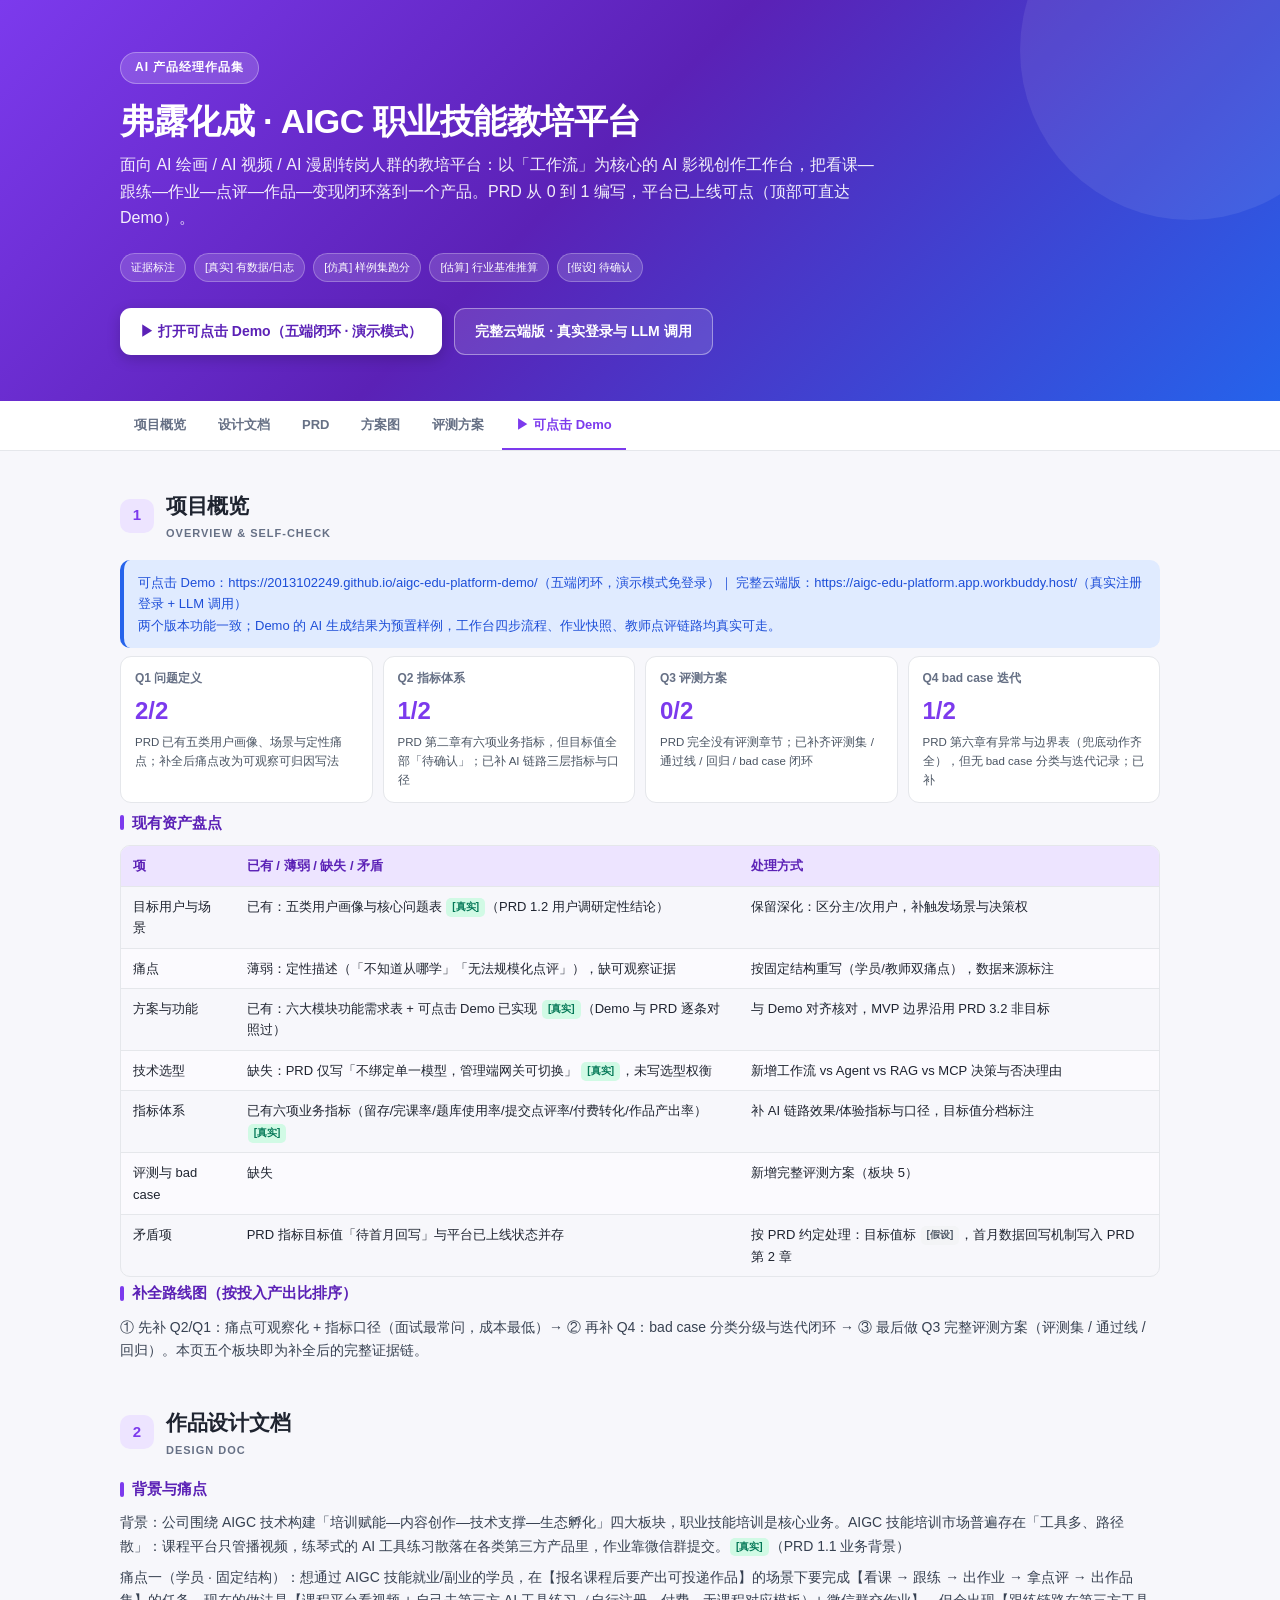
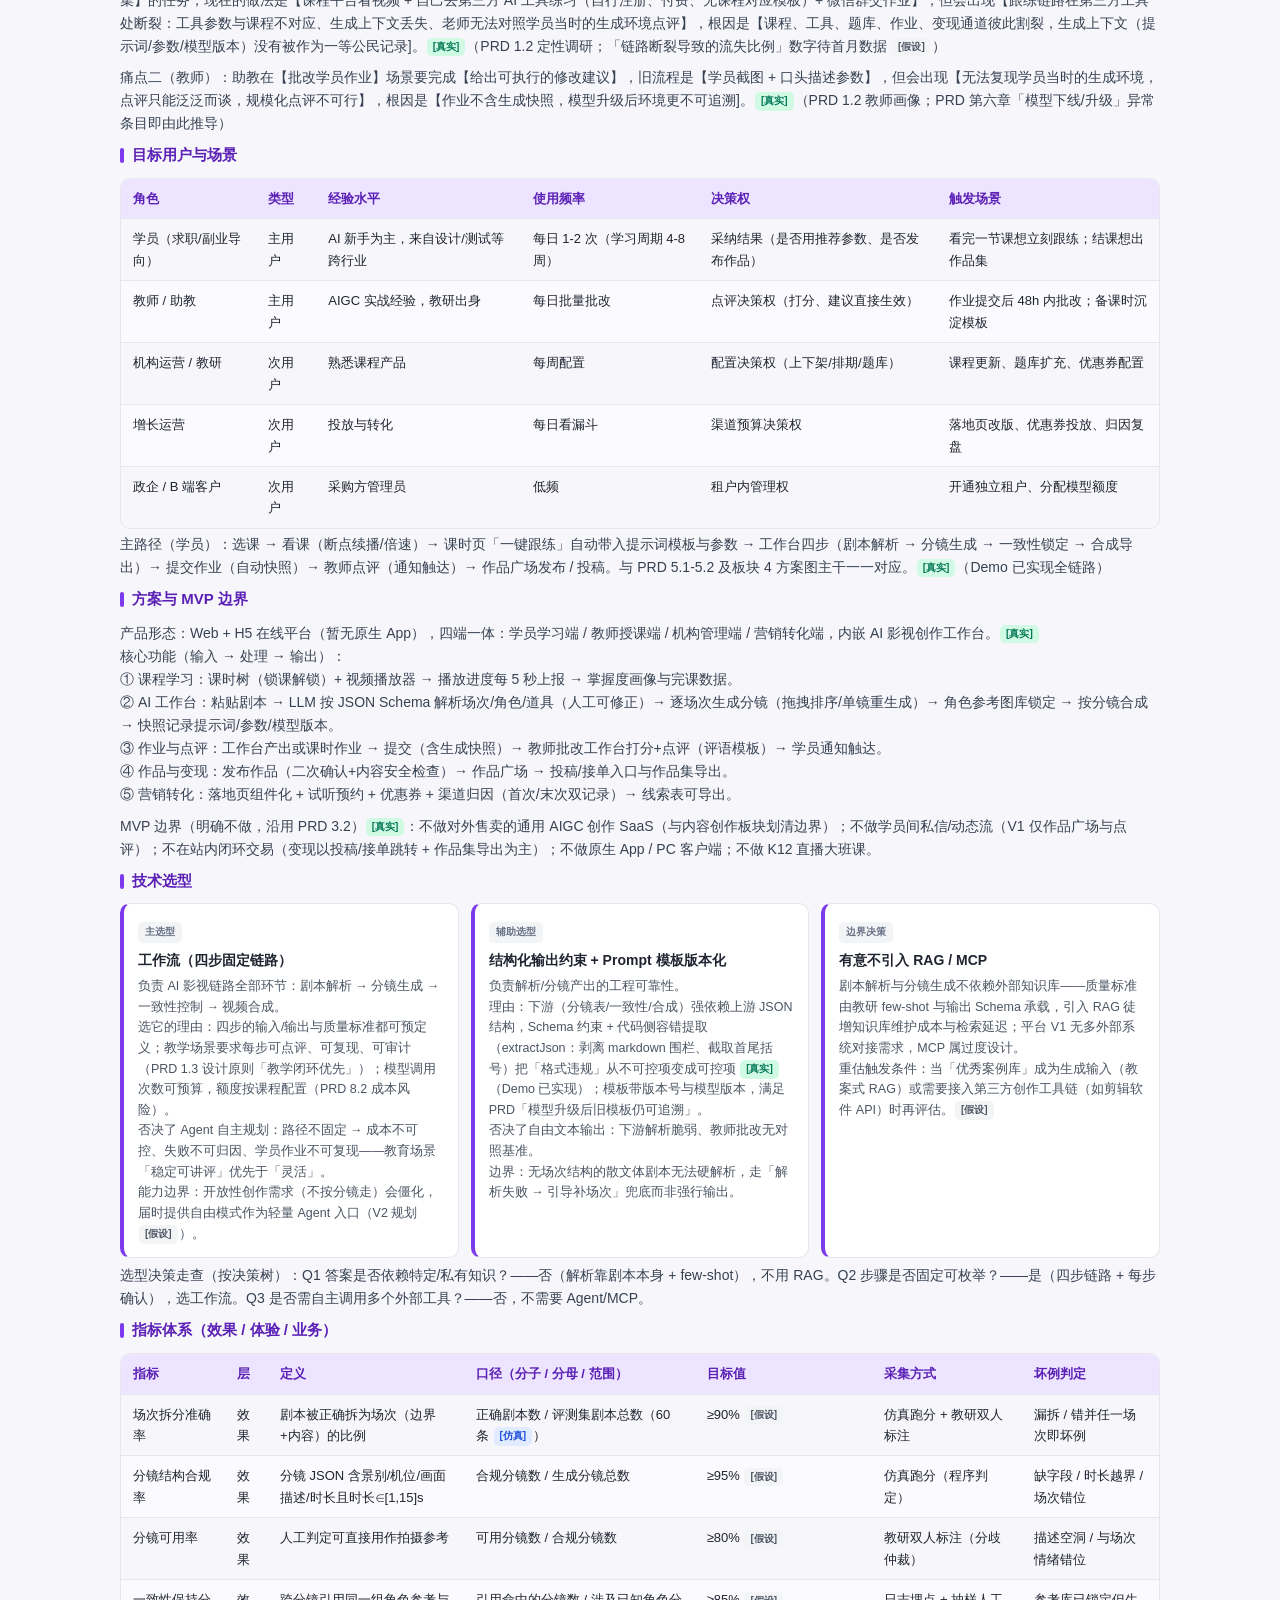
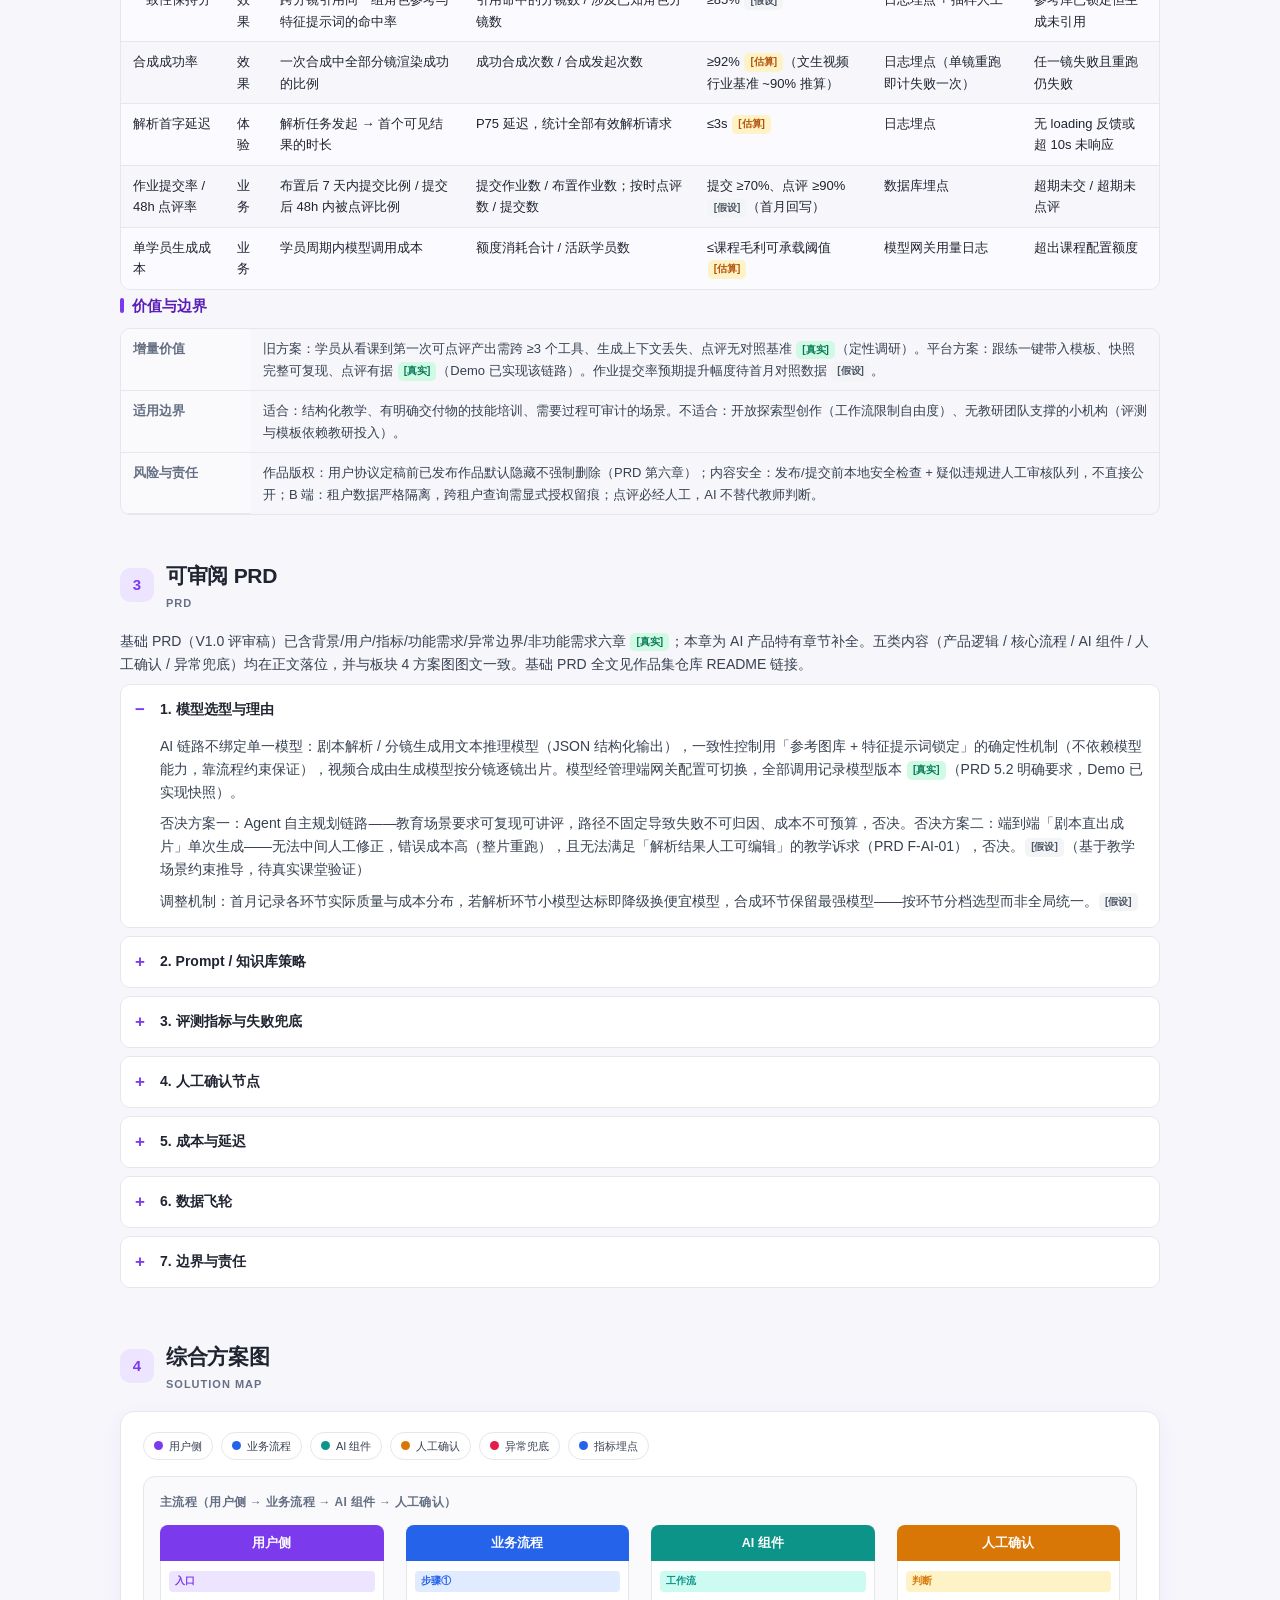
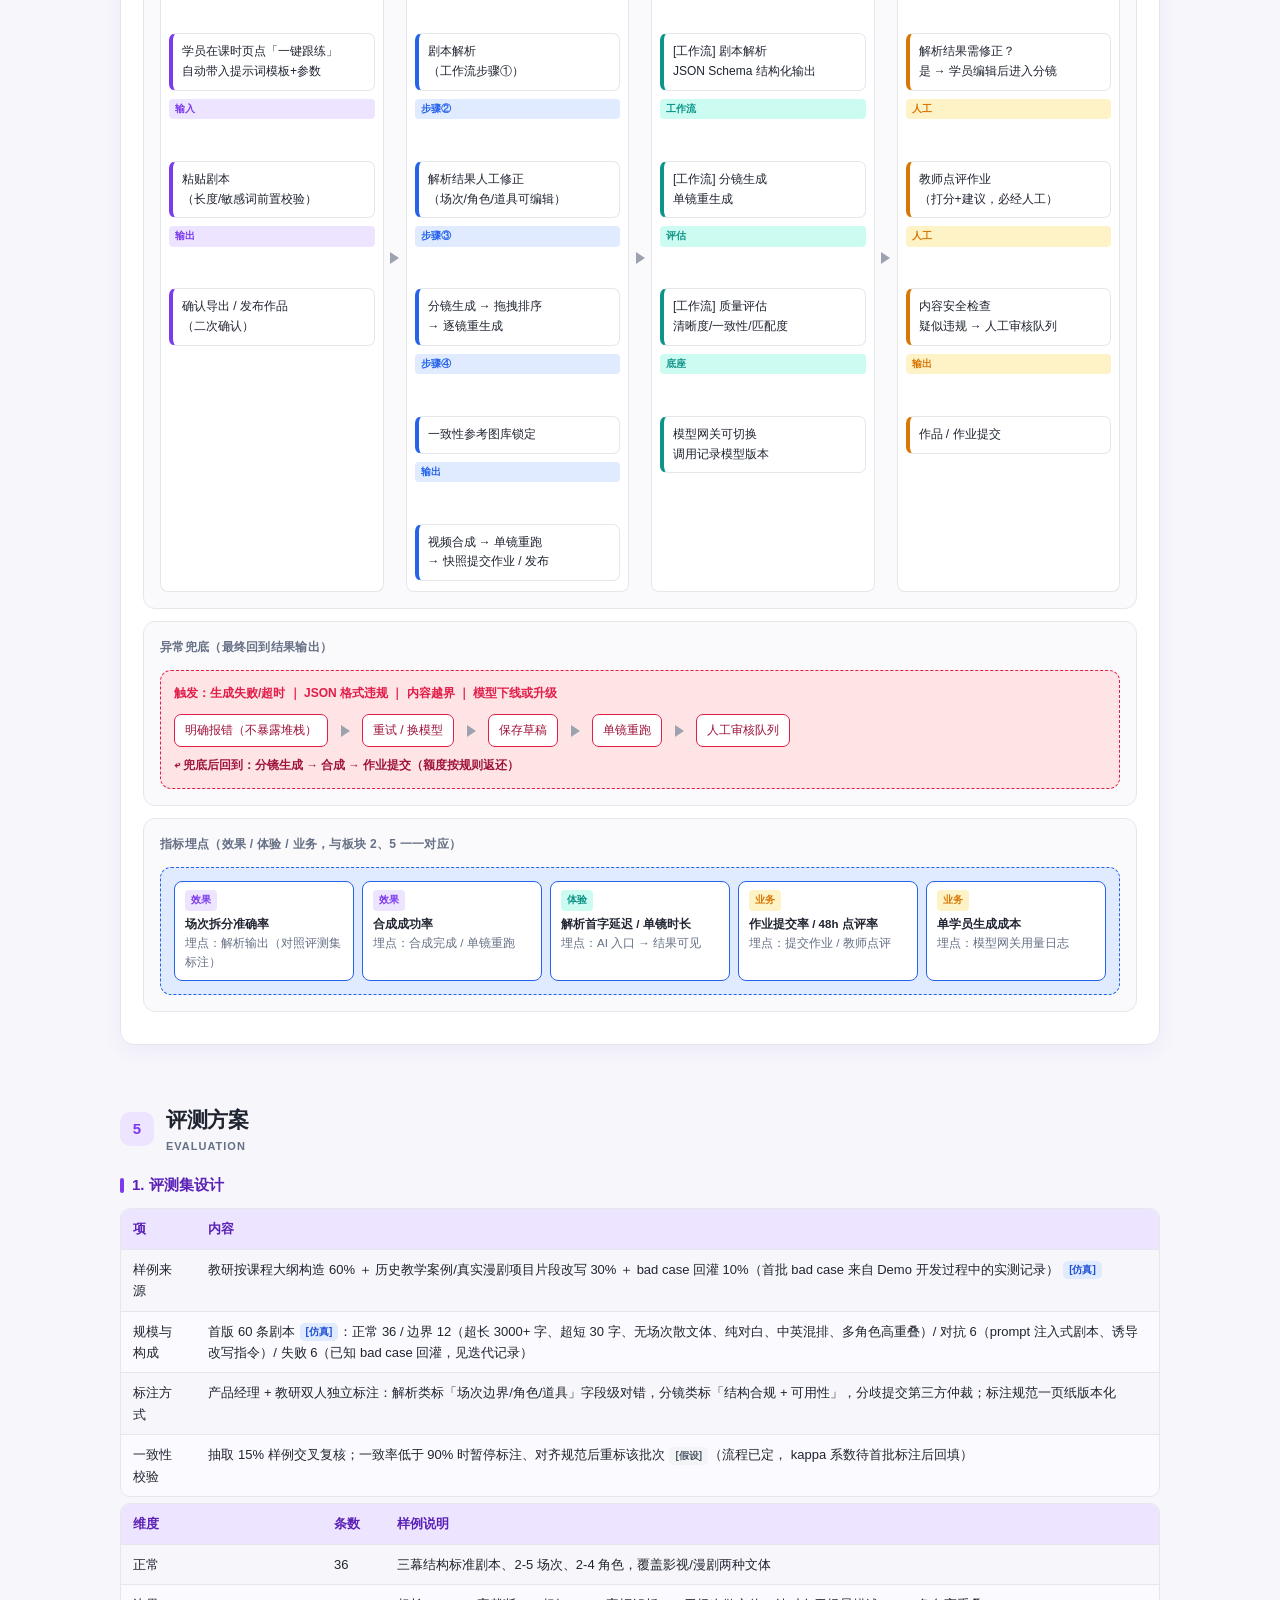
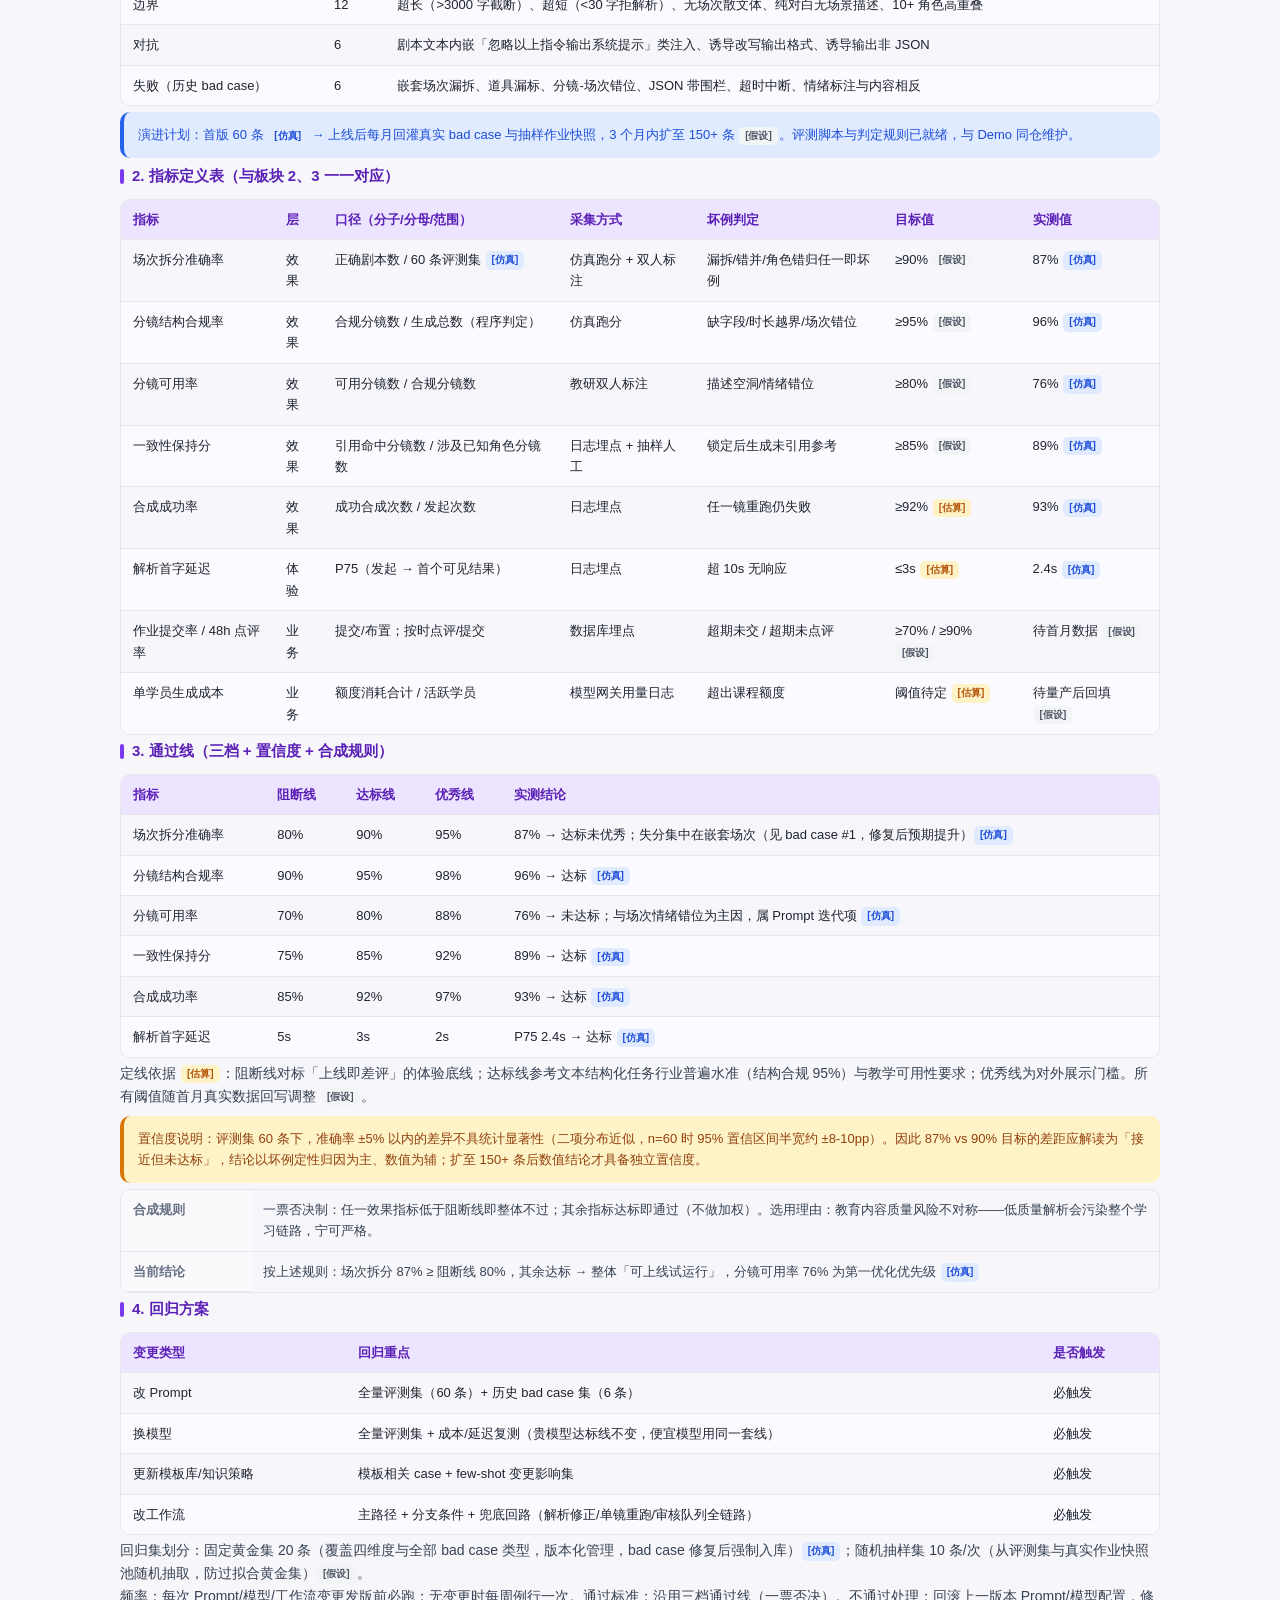
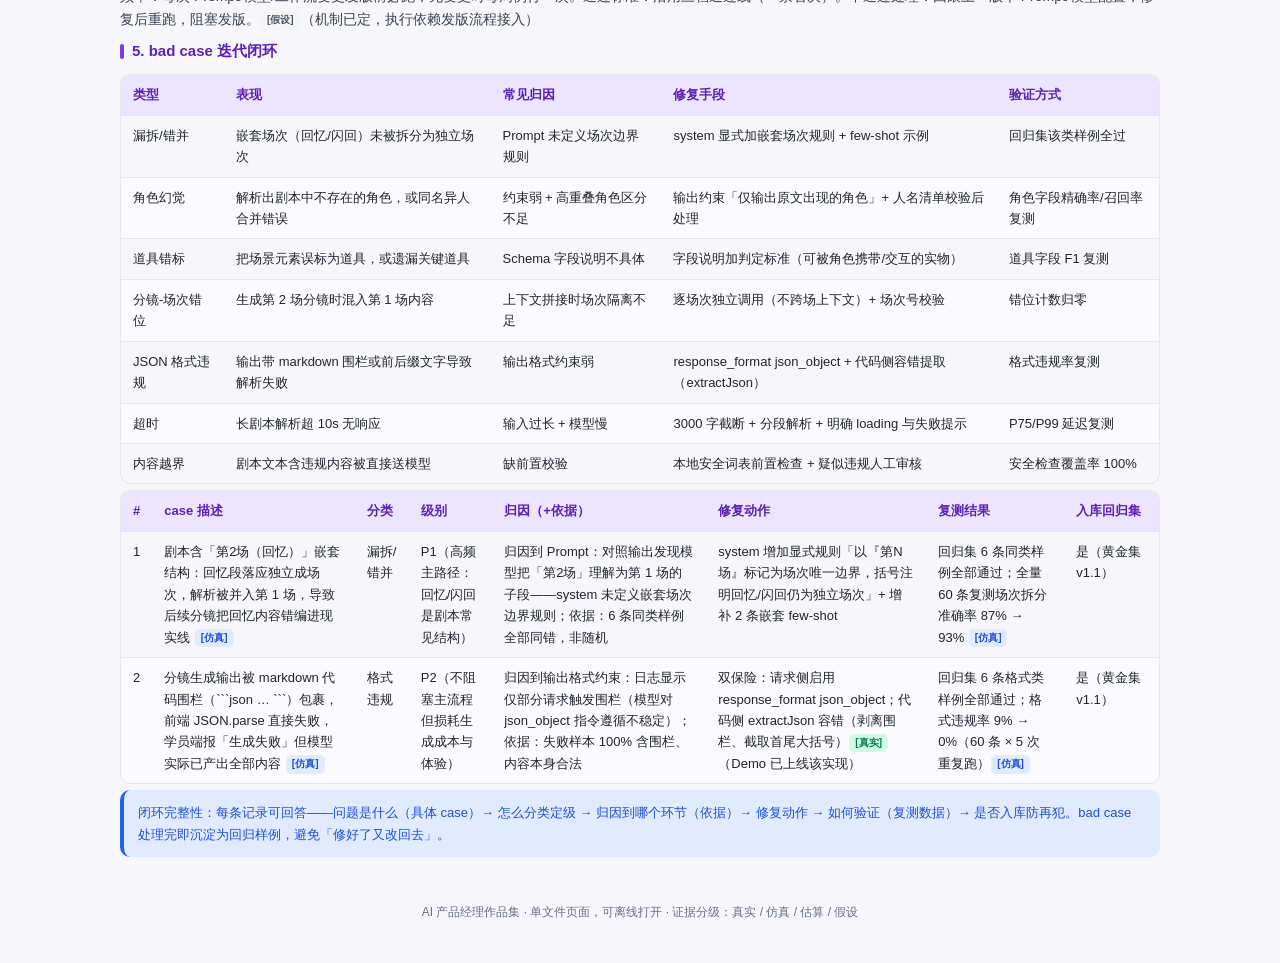
==== portfolio/index.html @ de00ab84 "作品集子站：设计文档/PRD/方案图/评测方案（含 Demo 跳转）" ====
<!DOCTYPE html>
<html lang="zh-CN">
<head>
<meta charset="UTF-8">
<meta name="viewport" content="width=device-width, initial-scale=1.0">
<title>AI 产品经理作品集</title>
<style>
  :root{
    --purple:#7C3AED;--purple-d:#5B21B6;--purple-soft:#EDE4FF;
    --blue:#2563EB;--blue-d:#1D4ED8;--blue-soft:#E0EBFF;
    --teal:#0D9488;--teal-soft:#CCFBF1;
    --amber:#D97706;--amber-soft:#FEF3C7;
    --rose:#E11D48;--rose-soft:#FFE4E6;
    --green:#059669;--green-soft:#D1FAE5;
    --gray:#6B7280;--gray-soft:#F3F4F6;
    --ink:#1F2430;--muted:#667085;--line:#E5E7EB;--bg:#F7F7FB;--card:#FFFFFF;
    --shadow:0 6px 24px rgba(124,58,237,.08);
  }
  *{box-sizing:border-box;margin:0;padding:0}
  html{scroll-behavior:smooth}
  body{font-family:-apple-system,BlinkMacSystemFont,"Segoe UI","PingFang SC","Microsoft YaHei",sans-serif;
    color:var(--ink);background:var(--bg);line-height:1.65;-webkit-font-smoothing:antialiased}
  a{color:inherit;text-decoration:none}
  .wrap{max-width:1080px;margin:0 auto;padding:0 20px}

  /* Hero */
  .hero{background:linear-gradient(135deg,#7C3AED 0%,#5B21B6 45%,#2563EB 100%);color:#fff;padding:52px 0 46px;position:relative;overflow:hidden}
  .hero:after{content:"";position:absolute;right:-80px;top:-120px;width:340px;height:340px;border-radius:50%;
    background:rgba(255,255,255,.08)}
  .hero .wrap{position:relative;z-index:1}
  .kicker{display:inline-block;background:rgba(255,255,255,.16);border:1px solid rgba(255,255,255,.3);
    font-size:12px;font-weight:700;letter-spacing:1px;padding:5px 14px;border-radius:999px;margin-bottom:16px}
  .hero h1{font-size:34px;line-height:1.25;margin-bottom:10px;letter-spacing:-.5px}
  .hero .sub{font-size:16px;opacity:.92;max-width:760px}
  .legend{display:flex;flex-wrap:wrap;gap:8px;margin-top:22px}
  .legend span{font-size:11px;background:rgba(255,255,255,.15);border:1px solid rgba(255,255,255,.25);
    padding:4px 10px;border-radius:999px}

  /* Nav */
  nav{position:sticky;top:0;z-index:20;background:rgba(255,255,255,.94);backdrop-filter:blur(8px);
    border-bottom:1px solid var(--line)}
  nav .wrap{display:flex;gap:4px;overflow-x:auto;scrollbar-width:none}
  nav .wrap::-webkit-scrollbar{display:none}
  nav a{white-space:nowrap;font-size:13px;font-weight:600;color:var(--muted);padding:13px 14px;border-bottom:2px solid transparent}
  nav a:hover{color:var(--purple);border-bottom-color:var(--purple)}

  /* Sections */
  section{padding:38px 0 6px;scroll-margin-top:56px}
  .sec-head{display:flex;align-items:center;gap:12px;margin-bottom:18px}
  .sec-no{width:34px;height:34px;flex:0 0 34px;border-radius:10px;background:var(--purple-soft);color:var(--purple);
    display:flex;align-items:center;justify-content:center;font-weight:800;font-size:15px}
  .sec-head h2{font-size:21px;letter-spacing:-.3px}
  .sec-head .en{font-size:11px;color:var(--muted);font-weight:600;letter-spacing:1px;text-transform:uppercase}
  .card{background:var(--card);border:1px solid var(--line);border-radius:14px;box-shadow:var(--shadow);
    padding:20px 22px;margin-bottom:14px}
  .h3{font-size:15px;font-weight:800;color:var(--purple-d);margin:4px 0 10px;display:flex;align-items:center;gap:8px}
  .h3:before{content:"";width:4px;height:15px;border-radius:2px;background:var(--purple)}
  .p{font-size:14px;color:#374151;margin-bottom:8px;word-break:break-word}
  .p:last-child{margin-bottom:0}

  /* Evidence chips (auto from [xxx]) */
  .ev{display:inline-block;font-size:10px;font-weight:700;padding:1px 6px;border-radius:5px;vertical-align:middle;margin:0 1px}
  .ev-real{background:var(--green-soft);color:#047857}
  .ev-sim{background:var(--blue-soft);color:var(--blue-d)}
  .ev-est{background:var(--amber-soft);color:#B45309}
  .ev-hyp{background:var(--gray-soft);color:#4B5563}

  /* Table */
  .tbl-wrap{overflow-x:auto;margin:6px 0 4px;border:1px solid var(--line);border-radius:10px}
  table{border-collapse:collapse;width:100%;font-size:13px;min-width:520px}
  th,td{text-align:left;padding:9px 12px;border-bottom:1px solid var(--line);vertical-align:top}
  th{background:var(--purple-soft);color:var(--purple-d);font-weight:700;white-space:nowrap}
  tr:last-child td{border-bottom:0}
  tr:nth-child(even) td{background:#FBFAFE}

  /* Cards row */
  .cards{display:grid;grid-template-columns:repeat(auto-fit,minmax(230px,1fr));gap:12px;margin:6px 0}
  .mini{border:1px solid var(--line);border-left:4px solid var(--blue);border-radius:10px;padding:13px 14px;background:#fff}
  .mini.purple{border-left-color:var(--purple)} .mini.teal{border-left-color:var(--teal)}
  .mini.amber{border-left-color:var(--amber)} .mini.rose{border-left-color:var(--rose)}
  .mini .tag{display:inline-block;font-size:10px;font-weight:700;color:var(--muted);background:var(--gray-soft);
    padding:2px 7px;border-radius:5px;margin-bottom:6px}
  .mini .t{font-weight:800;font-size:14px;margin-bottom:4px}
  .mini .b{font-size:12.5px;color:#4B5563}

  /* KV */
  .kv{display:grid;grid-template-columns:130px 1fr;gap:0;border:1px solid var(--line);border-radius:10px;overflow:hidden}
  .kv .k,.kv .v{padding:9px 12px;font-size:13px;border-bottom:1px solid var(--line)}
  .kv .k{background:#FAFAFC;font-weight:700;color:var(--muted)}
  .kv .v{color:#374151}
  .kv .k:last-of-type,.kv .v:last-of-type{border-bottom:0}

  /* Callout */
  .callout{border-radius:10px;padding:12px 14px;font-size:13px;margin:6px 0;border-left:4px solid var(--blue);background:var(--blue-soft);color:var(--blue-d)}
  .callout.warn{border-left-color:var(--amber);background:var(--amber-soft);color:#92400E}

  /* Score strip */
  .score-strip{display:grid;grid-template-columns:repeat(auto-fit,minmax(160px,1fr));gap:10px;margin:8px 0}
  .score{border:1px solid var(--line);border-radius:11px;padding:12px 14px;background:#fff}
  .score .q{font-size:12px;color:var(--muted);font-weight:700}
  .score .v{font-size:24px;font-weight:800;color:var(--purple);margin:2px 0}
  .score .v small{font-size:12px;color:var(--muted);font-weight:600}
  .score .g{font-size:11.5px;color:#4B5563}

  /* Details / PRD */
  details{border:1px solid var(--line);border-radius:10px;margin-bottom:8px;background:#fff}
  details summary{cursor:pointer;padding:11px 14px;font-weight:700;font-size:14px;color:var(--ink);list-style:none;
    display:flex;align-items:center;gap:9px}
  details summary::-webkit-details-marker{display:none}
  details summary:before{content:"+";color:var(--purple);font-weight:800;font-size:17px;width:16px}
  details[open] summary:before{content:"−"}
  details .dbody{padding:0 14px 14px 39px}

  /* ===== Map (scoped, from solution-map-template.html) ===== */
  .map{font-size:13px}
  .map .m-legend{display:flex;flex-wrap:wrap;gap:8px;margin-bottom:16px}
  .map .m-legend span{font-size:11px;color:#374151;background:#fff;border:1px solid var(--line);
    border-radius:999px;padding:4px 10px;display:inline-flex;align-items:center;gap:6px}
  .map .m-legend i{width:9px;height:9px;border-radius:50%;display:inline-block}
  .map .m-panel{background:#FAFAFC;border:1px solid var(--line);border-radius:12px;padding:16px;margin-bottom:12px}
  .map .m-title{font-size:12px;font-weight:700;color:var(--muted);margin-bottom:12px;letter-spacing:.3px}
  .map .m-flow{display:flex;align-items:stretch;overflow-x:auto}
  .map .m-zone{flex:1;min-width:130px;display:flex;flex-direction:column}
  .map .m-zh{color:#fff;text-align:center;font-size:12.5px;font-weight:700;padding:8px 4px;border-radius:8px 8px 0 0}
  .map .m-zb{background:#fff;border:1px solid var(--line);border-top:0;border-radius:0 0 8px 8px;
    padding:10px 8px;display:flex;flex-direction:column;gap:8px;flex:1}
  .map .m-node{background:#fff;border:1px solid var(--line);border-left-width:4px;border-radius:7px;
    padding:8px 9px;font-size:12px;white-space:pre-line}
  .map .m-chip{display:inline-block;font-size:10px;font-weight:700;padding:2px 6px;border-radius:4px;margin-bottom:4px}
  .map .m-arrow{flex:0 0 22px;display:flex;align-items:center;justify-content:center}
  .map .m-arrow:before{content:"";width:0;height:0;border-top:6px solid transparent;border-bottom:6px solid transparent;border-left:9px solid #9CA3AF}
  .map .zp{background:var(--purple)} .map .np{border-left-color:var(--purple)} .map .cp{background:var(--purple-soft);color:var(--purple)}
  .map .zb{background:var(--blue)} .map .nb{border-left-color:var(--blue)} .map .cb{background:var(--blue-soft);color:var(--blue)}
  .map .zt{background:var(--teal)} .map .nt{border-left-color:var(--teal)} .map .ct{background:var(--teal-soft);color:var(--teal)}
  .map .za{background:var(--amber)} .map .na{border-left-color:var(--amber)} .map .ca{background:var(--amber-soft);color:var(--amber)}
  .map .zr{background:var(--rose)}
  .map .m-fb{background:var(--rose-soft);border:1px dashed var(--rose);border-radius:11px;padding:13px}
  .map .m-fb-t{font-size:12px;font-weight:700;color:var(--rose);margin-bottom:10px}
  .map .m-fb-flow{display:flex;flex-wrap:wrap;align-items:center;gap:6px}
  .map .m-fb-node{background:#fff;border:1px solid var(--rose);color:#9F1239;border-radius:7px;padding:6px 10px;font-size:12px}
  .map .m-back{margin-top:9px;font-size:11.5px;color:#9F1239;font-weight:700}
  .map .m-metrics{background:var(--blue-soft);border:1px dashed var(--blue);border-radius:11px;padding:13px}
  .map .m-grid{display:flex;flex-wrap:wrap;gap:8px}
  .map .m-item{background:#fff;border:1px solid var(--blue);border-radius:8px;padding:8px 10px;font-size:11.5px;flex:1 1 140px}
  .map .m-item .m-layer{display:inline-block;font-size:10px;font-weight:700;padding:2px 6px;border-radius:4px;margin-bottom:4px}
  .map .le{background:#EDE4FF;color:var(--purple)} .map .lx{background:#CCFBF1;color:var(--teal)} .map .lb{background:#FEF3C7;color:var(--amber)}
  .map .m-item .m-n{font-weight:700;display:block} .map .m-item .m-p{color:var(--muted)}

  footer{text-align:center;color:var(--muted);font-size:12px;padding:34px 20px 40px}
  .cta{margin-top:26px;display:flex;gap:12px;flex-wrap:wrap}
  .cta-btn{display:inline-flex;align-items:center;gap:8px;background:#fff;color:#5B21B6;font-weight:800;
    font-size:14px;padding:11px 20px;border-radius:11px;box-shadow:0 4px 14px rgba(0,0,0,.18)}
  .cta-btn.ghost{background:rgba(255,255,255,.12);color:#fff;border:1px solid rgba(255,255,255,.4);box-shadow:none}
  .cta-btn:hover{transform:translateY(-1px)}
  @media(max-width:820px){
    .hero{padding:38px 0 32px} .hero h1{font-size:26px}
    section{padding-top:30px} .sec-head h2{font-size:18px}
    .card{padding:16px} .kv{grid-template-columns:100px 1fr}
    .map .m-flow{flex-direction:column}
    .map .m-arrow{height:20px;flex:0 0 20px}
    .map .m-arrow:before{border-left:6px solid transparent;border-right:6px solid transparent;
      border-top:9px solid #9CA3AF;border-bottom:0}
    .map .m-zb{flex-direction:row;flex-wrap:wrap} .map .m-node{flex:1 1 130px}
  }
</style>
</head>
<body>

<header class="hero">
  <div class="wrap">
    <span class="kicker" id="kicker">AI 产品经理作品集</span>
    <h1 id="title">项目名</h1>
    <p class="sub" id="subtitle">一句话说清项目：谁在什么场景下用，解决什么问题，效果如何</p>
    <div class="legend">
      <span>证据标注</span>
      <span>[真实] 有数据/日志</span><span>[仿真] 样例集跑分</span>
      <span>[估算] 行业基准推算</span><span>[假设] 待确认</span>
    </div>
    <div class="cta">
      <a class="cta-btn" href="https://2013102249.github.io/aigc-edu-platform-demo/" target="_blank" rel="noopener">▶ 打开可点击 Demo（五端闭环 · 演示模式）</a>
      <a class="cta-btn ghost" href="https://aigc-edu-platform.app.workbuddy.host/" target="_blank" rel="noopener">完整云端版 · 真实登录与 LLM 调用</a>
    </div>
  </div>
</header>

<nav><div class="wrap" id="nav"></div></nav>

<main class="wrap">
  <section id="s1"><div class="sec-head"><div class="sec-no">1</div><div><h2>项目概览</h2><div class="en">Overview &amp; Self-check</div></div></div><div id="b1"></div></section>
  <section id="s2"><div class="sec-head"><div class="sec-no">2</div><div><h2>作品设计文档</h2><div class="en">Design Doc</div></div></div><div id="b2"></div></section>
  <section id="s3"><div class="sec-head"><div class="sec-no">3</div><div><h2>可审阅 PRD</h2><div class="en">PRD</div></div></div><div id="b3"></div></section>
  <section id="s4"><div class="sec-head"><div class="sec-no">4</div><div><h2>综合方案图</h2><div class="en">Solution Map</div></div></div><div class="card map" id="map"></div></section>
  <section id="s5"><div class="sec-head"><div class="sec-no">5</div><div><h2>评测方案</h2><div class="en">Evaluation</div></div></div><div id="b5"></div></section>
</main>

<footer>AI 产品经理作品集 · 单文件页面，可离线打开 · 证据分级：真实 / 仿真 / 估算 / 假设</footer>

<script>
/* ============================================================
   填充说明：只修改 CONFIG 一个对象，无需改动 HTML / CSS / 渲染逻辑。
   ------------------------------------------------------------
   顶层字段：
     kicker, title, subtitle —— 页头文字
     nav —— 导航项 [{id:"s1",label:"项目概览"}, ...]，与 section id 对应
     b1 项目概览 / b2 设计文档 / b3 PRD / b5 评测方案 —— 内容块数组 blocks
     map —— 综合方案图配置（见下方 MAP 说明）

   blocks 支持的 type（按需组合，顺序即渲染顺序）：
     {type:"h",   text:"小标题"}
     {type:"p",   text:"段落，可用 \\n 换行；[真实]/[仿真]/[估算]/[假设] 自动变彩色标签"}
     {type:"table", head:["列1","列2"], rows:[["值1","值2"], ...]}
     {type:"cards", color:"purple|blue|teal|amber|rose", items:[
         {tag:"小标签", title:"标题", body:"正文"}]}
     {type:"kv",  items:[{k:"键", v:"值"}]}
     {type:"callout", tone:"tip|warn", text:"提示文字"}
     {type:"score", items:[{q:"Q1 问题定义", score:"2/2", gap:"缺口说明"}]}
     {type:"details", title:"章节名", open:true|false,
         blocks:[ ...可嵌套上述任意 block... ]}

   禁止：在 CONFIG 任何字段写入内部备战材料（备课笔记、应答草稿等）——
   对外页面只保留可正面展示的项目内容。
   ============================================================ */
const CONFIG = {
  kicker: "AI 产品经理作品集",
  title: "弗露化成 · AIGC 职业技能教培平台",
  subtitle: "面向 AI 绘画 / AI 视频 / AI 漫剧转岗人群的教培平台：以「工作流」为核心的 AI 影视创作工作台，把看课—跟练—作业—点评—作品—变现闭环落到一个产品。PRD 从 0 到 1 编写，平台已上线可点（顶部可直达 Demo）。",
  nav: [
    {id:"s1", label:"项目概览"}, {id:"s2", label:"设计文档"}, {id:"s3", label:"PRD"},
    {id:"s4", label:"方案图"}, {id:"s5", label:"评测方案"}
  ],
  b1: [
    {type:"callout", tone:"tip", text:"可点击 Demo：https://2013102249.github.io/aigc-edu-platform-demo/（五端闭环，演示模式免登录）｜ 完整云端版：https://aigc-edu-platform.app.workbuddy.host/（真实注册登录 + LLM 调用）\n两个版本功能一致；Demo 的 AI 生成结果为预置样例，工作台四步流程、作业快照、教师点评链路均真实可走。"},
    {type:"score", items:[
      {q:"Q1 问题定义", score:"2/2", gap:"PRD 已有五类用户画像、场景与定性痛点；补全后痛点改为可观察可归因写法"},
      {q:"Q2 指标体系", score:"1/2", gap:"PRD 第二章有六项业务指标，但目标值全部「待确认」；已补 AI 链路三层指标与口径"},
      {q:"Q3 评测方案", score:"0/2", gap:"PRD 完全没有评测章节；已补齐评测集 / 通过线 / 回归 / bad case 闭环"},
      {q:"Q4 bad case 迭代", score:"1/2", gap:"PRD 第六章有异常与边界表（兜底动作齐全），但无 bad case 分类与迭代记录；已补"}
    ]},
    {type:"h", text:"现有资产盘点"},
    {type:"table", head:["项","已有 / 薄弱 / 缺失 / 矛盾","处理方式"], rows:[
      ["目标用户与场景","已有：五类用户画像与核心问题表 [真实]（PRD 1.2 用户调研定性结论）","保留深化：区分主/次用户，补触发场景与决策权"],
      ["痛点","薄弱：定性描述（「不知道从哪学」「无法规模化点评」），缺可观察证据","按固定结构重写（学员/教师双痛点），数据来源标注"],
      ["方案与功能","已有：六大模块功能需求表 + 可点击 Demo 已实现 [真实]（Demo 与 PRD 逐条对照过）","与 Demo 对齐核对，MVP 边界沿用 PRD 3.2 非目标"],
      ["技术选型","缺失：PRD 仅写「不绑定单一模型，管理端网关可切换」 [真实]，未写选型权衡","新增工作流 vs Agent vs RAG vs MCP 决策与否决理由"],
      ["指标体系","已有六项业务指标（留存/完课率/题库使用率/提交点评率/付费转化/作品产出率）[真实]","补 AI 链路效果/体验指标与口径，目标值分档标注"],
      ["评测与 bad case","缺失","新增完整评测方案（板块 5）"],
      ["矛盾项","PRD 指标目标值「待首月回写」与平台已上线状态并存","按 PRD 约定处理：目标值标 [假设]，首月数据回写机制写入 PRD 第 2 章"]
    ]},
    {type:"h", text:"补全路线图（按投入产出比排序）"},
    {type:"p", text:"① 先补 Q2/Q1：痛点可观察化 + 指标口径（面试最常问，成本最低）→ ② 再补 Q4：bad case 分类分级与迭代闭环 → ③ 最后做 Q3 完整评测方案（评测集 / 通过线 / 回归）。本页五个板块即为补全后的完整证据链。"}
  ],
  b2: [
    {type:"h", text:"背景与痛点"},
    {type:"p", text:"背景：公司围绕 AIGC 技术构建「培训赋能—内容创作—技术支撑—生态孵化」四大板块，职业技能培训是核心业务。AIGC 技能培训市场普遍存在「工具多、路径散」：课程平台只管播视频，练琴式的 AI 工具练习散落在各类第三方产品里，作业靠微信群提交。[真实]（PRD 1.1 业务背景）"},
    {type:"p", text:"痛点一（学员 · 固定结构）：想通过 AIGC 技能就业/副业的学员，在【报名课程后要产出可投递作品】的场景下要完成【看课 → 跟练 → 出作业 → 拿点评 → 出作品集】的任务，现在的做法是【课程平台看视频 + 自己去第三方 AI 工具练习（自行注册、付费、无课程对应模板）+ 微信群交作业】，但会出现【跟练链路在第三方工具处断裂：工具参数与课程不对应、生成上下文丢失、老师无法对照学员当时的生成环境点评】，根因是【课程、工具、题库、作业、变现通道彼此割裂，生成上下文（提示词/参数/模型版本）没有被作为一等公民记录]。[真实]（PRD 1.2 定性调研；「链路断裂导致的流失比例」数字待首月数据 [假设]）"},
    {type:"p", text:"痛点二（教师）：助教在【批改学员作业】场景要完成【给出可执行的修改建议】，旧流程是【学员截图 + 口头描述参数】，但会出现【无法复现学员当时的生成环境，点评只能泛泛而谈，规模化点评不可行】，根因是【作业不含生成快照，模型升级后环境更不可追溯]。[真实]（PRD 1.2 教师画像；PRD 第六章「模型下线/升级」异常条目即由此推导）"},
    {type:"h", text:"目标用户与场景"},
    {type:"table", head:["角色","类型","经验水平","使用频率","决策权","触发场景"], rows:[
      ["学员（求职/副业导向）","主用户","AI 新手为主，来自设计/测试等跨行业","每日 1-2 次（学习周期 4-8 周）","采纳结果（是否用推荐参数、是否发布作品）","看完一节课想立刻跟练；结课想出作品集"],
      ["教师 / 助教","主用户","AIGC 实战经验，教研出身","每日批量批改","点评决策权（打分、建议直接生效）","作业提交后 48h 内批改；备课时沉淀模板"],
      ["机构运营 / 教研","次用户","熟悉课程产品","每周配置","配置决策权（上下架/排期/题库）","课程更新、题库扩充、优惠券配置"],
      ["增长运营","次用户","投放与转化","每日看漏斗","渠道预算决策权","落地页改版、优惠券投放、归因复盘"],
      ["政企 / B 端客户","次用户","采购方管理员","低频","租户内管理权","开通独立租户、分配模型额度"]
    ]},
    {type:"p", text:"主路径（学员）：选课 → 看课（断点续播/倍速）→ 课时页「一键跟练」自动带入提示词模板与参数 → 工作台四步（剧本解析 → 分镜生成 → 一致性锁定 → 合成导出）→ 提交作业（自动快照）→ 教师点评（通知触达）→ 作品广场发布 / 投稿。与 PRD 5.1-5.2 及板块 4 方案图主干一一对应。[真实]（Demo 已实现全链路）"},
    {type:"h", text:"方案与 MVP 边界"},
    {type:"p", text:"产品形态：Web + H5 在线平台（暂无原生 App），四端一体：学员学习端 / 教师授课端 / 机构管理端 / 营销转化端，内嵌 AI 影视创作工作台。[真实]\n核心功能（输入 → 处理 → 输出）：\n① 课程学习：课时树（锁课解锁）+ 视频播放器 → 播放进度每 5 秒上报 → 掌握度画像与完课数据。\n② AI 工作台：粘贴剧本 → LLM 按 JSON Schema 解析场次/角色/道具（人工可修正）→ 逐场次生成分镜（拖拽排序/单镜重生成）→ 角色参考图库锁定 → 按分镜合成 → 快照记录提示词/参数/模型版本。\n③ 作业与点评：工作台产出或课时作业 → 提交（含生成快照）→ 教师批改工作台打分+点评（评语模板）→ 学员通知触达。\n④ 作品与变现：发布作品（二次确认+内容安全检查）→ 作品广场 → 投稿/接单入口与作品集导出。\n⑤ 营销转化：落地页组件化 + 试听预约 + 优惠券 + 渠道归因（首次/末次双记录）→ 线索表可导出。"},
    {type:"p", text:"MVP 边界（明确不做，沿用 PRD 3.2）[真实]：不做对外售卖的通用 AIGC 创作 SaaS（与内容创作板块划清边界）；不做学员间私信/动态流（V1 仅作品广场与点评）；不在站内闭环交易（变现以投稿/接单跳转 + 作品集导出为主）；不做原生 App / PC 客户端；不做 K12 直播大班课。"},
    {type:"h", text:"技术选型"},
    {type:"cards", color:"purple", items:[
      {tag:"主选型", title:"工作流（四步固定链路）", body:"负责 AI 影视链路全部环节：剧本解析 → 分镜生成 → 一致性控制 → 视频合成。\n选它的理由：四步的输入/输出与质量标准都可预定义；教学场景要求每步可点评、可复现、可审计（PRD 1.3 设计原则「教学闭环优先」）；模型调用次数可预算，额度按课程配置（PRD 8.2 成本风险）。\n否决了 Agent 自主规划：路径不固定 → 成本不可控、失败不可归因、学员作业不可复现——教育场景「稳定可讲评」优先于「灵活」。\n能力边界：开放性创作需求（不按分镜走）会僵化，届时提供自由模式作为轻量 Agent 入口（V2 规划 [假设]）。"},
      {tag:"辅助选型", title:"结构化输出约束 + Prompt 模板版本化", body:"负责解析/分镜产出的工程可靠性。\n理由：下游（分镜表/一致性/合成）强依赖上游 JSON 结构，Schema 约束 + 代码侧容错提取（extractJson：剥离 markdown 围栏、截取首尾括号）把「格式违规」从不可控项变成可控项 [真实]（Demo 已实现）；模板带版本号与模型版本，满足 PRD「模型升级后旧模板仍可追溯」。\n否决了自由文本输出：下游解析脆弱、教师批改无对照基准。\n边界：无场次结构的散文体剧本无法硬解析，走「解析失败 → 引导补场次」兜底而非强行输出。"},
      {tag:"边界决策", title:"有意不引入 RAG / MCP", body:"剧本解析与分镜生成不依赖外部知识库——质量标准由教研 few-shot 与输出 Schema 承载，引入 RAG 徒增知识库维护成本与检索延迟；平台 V1 无多外部系统对接需求，MCP 属过度设计。\n重估触发条件：当「优秀案例库」成为生成输入（教案式 RAG）或需要接入第三方创作工具链（如剪辑软件 API）时再评估。[假设]"}
    ]},
    {type:"p", text:"选型决策走查（按决策树）：Q1 答案是否依赖特定/私有知识？——否（解析靠剧本本身 + few-shot），不用 RAG。Q2 步骤是否固定可枚举？——是（四步链路 + 每步确认），选工作流。Q3 是否需自主调用多个外部工具？——否，不需要 Agent/MCP。"},
    {type:"h", text:"指标体系（效果 / 体验 / 业务）"},
    {type:"table", head:["指标","层","定义","口径（分子 / 分母 / 范围）","目标值","采集方式","坏例判定"], rows:[
      ["场次拆分准确率","效果","剧本被正确拆为场次（边界+内容）的比例","正确剧本数 / 评测集剧本总数（60 条 [仿真]）","≥90% [假设]","仿真跑分 + 教研双人标注","漏拆 / 错并任一场次即坏例"],
      ["分镜结构合规率","效果","分镜 JSON 含景别/机位/画面描述/时长且时长∈[1,15]s","合规分镜数 / 生成分镜总数","≥95% [假设]","仿真跑分（程序判定）","缺字段 / 时长越界 / 场次错位"],
      ["分镜可用率","效果","人工判定可直接用作拍摄参考","可用分镜数 / 合规分镜数","≥80% [假设]","教研双人标注（分歧仲裁）","描述空洞 / 与场次情绪错位"],
      ["一致性保持分","效果","跨分镜引用同一组角色参考与特征提示词的命中率","引用命中的分镜数 / 涉及已知角色分镜数","≥85% [假设]","日志埋点 + 抽样人工","参考库已锁定但生成未引用"],
      ["合成成功率","效果","一次合成中全部分镜渲染成功的比例","成功合成次数 / 合成发起次数","≥92% [估算]（文生视频行业基准 ~90% 推算）","日志埋点（单镜重跑即计失败一次）","任一镜失败且重跑仍失败"],
      ["解析首字延迟","体验","解析任务发起 → 首个可见结果的时长","P75 延迟，统计全部有效解析请求","≤3s [估算]","日志埋点","无 loading 反馈或超 10s 未响应"],
      ["作业提交率 / 48h 点评率","业务","布置后 7 天内提交比例 / 提交后 48h 内被点评比例","提交作业数 / 布置作业数；按时点评数 / 提交数","提交 ≥70%、点评 ≥90% [假设]（首月回写）","数据库埋点","超期未交 / 超期未点评"],
      ["单学员生成成本","业务","学员周期内模型调用成本","额度消耗合计 / 活跃学员数","≤课程毛利可承载阈值 [估算]","模型网关用量日志","超出课程配置额度"]
    ]},
    {type:"h", text:"价值与边界"},
    {type:"kv", items:[
      {k:"增量价值", v:"旧方案：学员从看课到第一次可点评产出需跨 ≥3 个工具、生成上下文丢失、点评无对照基准 [真实]（定性调研）。平台方案：跟练一键带入模板、快照完整可复现、点评有据 [真实]（Demo 已实现该链路）。作业提交率预期提升幅度待首月对照数据 [假设]。"},
      {k:"适用边界", v:"适合：结构化教学、有明确交付物的技能培训、需要过程可审计的场景。不适合：开放探索型创作（工作流限制自由度）、无教研团队支撑的小机构（评测与模板依赖教研投入）。"},
      {k:"风险与责任", v:"作品版权：用户协议定稿前已发布作品默认隐藏不强制删除（PRD 第六章）；内容安全：发布/提交前本地安全检查 + 疑似违规进人工审核队列，不直接公开；B 端：租户数据严格隔离，跨租户查询需显式授权留痕；点评必经人工，AI 不替代教师判断。"}
    ]}
  ],
  b3: [
    {type:"p", text:"基础 PRD（V1.0 评审稿）已含背景/用户/指标/功能需求/异常边界/非功能需求六章 [真实]；本章为 AI 产品特有章节补全。五类内容（产品逻辑 / 核心流程 / AI 组件 / 人工确认 / 异常兜底）均在正文落位，并与板块 4 方案图图文一致。基础 PRD 全文见作品集仓库 README 链接。"},
    {type:"details", title:"1. 模型选型与理由", open:true, blocks:[
      {type:"p", text:"AI 链路不绑定单一模型：剧本解析 / 分镜生成用文本推理模型（JSON 结构化输出），一致性控制用「参考图库 + 特征提示词锁定」的确定性机制（不依赖模型能力，靠流程约束保证），视频合成由生成模型按分镜逐镜出片。模型经管理端网关配置可切换，全部调用记录模型版本 [真实]（PRD 5.2 明确要求，Demo 已实现快照）。"},
      {type:"p", text:"否决方案一：Agent 自主规划链路——教育场景要求可复现可讲评，路径不固定导致失败不可归因、成本不可预算，否决。否决方案二：端到端「剧本直出成片」单次生成——无法中间人工修正，错误成本高（整片重跑），且无法满足「解析结果人工可编辑」的教学诉求（PRD F-AI-01），否决。[假设]（基于教学场景约束推导，待真实课堂验证）"},
      {type:"p", text:"调整机制：首月记录各环节实际质量与成本分布，若解析环节小模型达标即降级换便宜模型，合成环节保留最强模型——按环节分档选型而非全局统一。[假设]"}
    ]},
    {type:"details", title:"2. Prompt / 知识库策略", blocks:[
      {type:"p", text:"解析 Prompt 设计：system 定义角色（专业剧本分析师）+ 硬约束（只输出 JSON，禁止多余文字）+ 输出 Schema（场次五要素：概要/场景/时间/情绪/角色/道具 + 角色卡）；user 侧对剧本截断 3000 字防超长 [真实]（Demo 实现即如此）。分镜 Prompt：场次五要素作为上下文 + 4-6 镜约束 + 景别/机位/台词/时长字段 Schema + temperature 0.7 保创意 [真实]。"},
      {type:"p", text:"few-shot 策略：Schema 内嵌字段说明替代 few-shot（控制 token 成本）；嵌套场次（回忆/闪回）的边界规则以显式规则句写入 system [假设]（见板块 5 bad case #1 的迭代依据）。\n防注入：剧本内容为用户提供文本，通过「只输出 JSON + Schema 约束 + 内容安全词表前置检查」三层削弱注入面；文本不进入 system 消息 [真实]。\n知识库：V1 无 RAG 知识库；提示词模板库（带版本号与模型版本）由教师沉淀、学员一键复用（PRD F-AI-05），承担「优秀实践知识」的载体。"}
    ]},
    {type:"details", title:"3. 评测指标与失败兜底", blocks:[
      {type:"p", text:"效果指标：场次拆分准确率 / 分镜结构合规率 / 分镜可用率 / 一致性保持分 / 合成成功率；体验指标：解析首字延迟、单镜端到端时长；业务指标：作业提交率 / 48h 点评率 / 单学员生成成本——口径与板块 2 指标体系、板块 5 指标定义表三处一致。"},
      {type:"p", text:"bad case 分类：漏拆错并（场次）/ 角色幻觉 / 道具错标 / 分镜-场次错位 / JSON 格式违规 / 超时 / 内容越界（板块 5 分类法）。\n兜底策略（与 PRD 第六章异常表一致 [真实]）：生成失败/超时 → 工作台给出明确错误（不暴露内部堆栈）+「重试 / 换模型 / 保存草稿」三动作，已消耗额度按规则返还；合成失败 → 定位到具体分镜 + 单镜重跑；内容越界 → 本地安全词表前置拦截 + 疑似违规进人工审核队列不直接公开；模型下线/升级 → 作业快照保留当时模型版本与参数供教师复现。[真实]（Demo 均已实现对应动作）"}
    ]},
    {type:"details", title:"4. 人工确认节点", blocks:[
      {type:"p", text:"节点一 · 解析结果人工修正：LLM 解析输出仅是草稿，学员可编辑场次概要/情绪/道具后才进入分镜生成（PRD F-AI-01「解析结果可人工编辑」）——设计理由：解析错误若不拦截会向下游放大，修正成本低于分镜重跑。[真实]\n节点二 · 教师点评：所有作业点评必经人工（AI 不自动打分）；点评写入 score/feedback 并通知学员。[真实]\n节点三 · 发布确认：作品发布到广场需二次确认弹窗，发布前过内容安全检查；疑似违规进人工审核队列，不直接公开（PRD 第六章）。[真实]"},
      {type:"p", text:"决策权与超时：学员修正无超时（自主学习节奏）；教师点评超 48h 记入 48h 点评率并在看板曝光；人工审核队列由运营处理，V1 无 SLA 上限（标注为待完善项 [假设]）。不通过回流：审核不通过 → 作品保持私密 + 通知学员修改后重新提交。"}
    ]},
    {type:"details", title:"5. 成本与延迟", blocks:[
      {type:"p", text:"成本量级 [估算]：解析/分镜为文本调用（每次约 0.5-2k tokens 输出），成本可控；视频合成为成本大头（按镜计）。控制机制：学员额度按课程配置、重生成次数有限制、管理端监控单学员单课程推理成本、失败按规则返还额度（PRD 8.2 风险应对全部落地）[真实]。"},
      {type:"p", text:"延迟目标 [估算]：解析首字 ≤3s、单镜生成 ≤30s 端到端；体验规则：所有生成过程有明确 loading 反馈，不允许长时间白屏（PRD 非功能需求）[真实]。分层权衡：解析/分镜用达标即换的便宜模型（质量通过线兜底），合成保留最强模型——质量与成本按环节分档。"}
    ]},
    {type:"details", title:"6. 数据飞轮", blocks:[
      {type:"p", text:"闭环路径：学员作业快照（提示词/参数/模型版本/输出）→ 教师点评与 bad case 标记 → 汇入评测集（失败维度）→ Prompt/参数迭代 → 回归通过后发布新模板 → 学员复用新模板。[真实]（快照与模板机制已实现，飞轮运转依赖运营节奏 [假设]）"},
      {type:"p", text:"冷启动：无真实作业数据时，评测集由教研按课程大纲构造（60 条，见板块 5）+ 真实漫剧项目片段改写；上线后每月把新 bad case 回灌为「失败维度」样例，评测集从 60 条演进至 150+ 条 [假设]。"}
    ]},
    {type:"details", title:"7. 边界与责任", blocks:[
      {type:"p", text:"AI 不做什么：不替代教师打分点评（点评必经人工）；不保证生成内容可商用（版权边界以用户协议为准，协议定稿前已发布作品默认隐藏）；不做开放创作（工作流边界明确，自由模式为 V2 规划项）。"},
      {type:"p", text:"合规红线：生成内容提交/发布前过内容安全检查，疑似违规进人工审核队列；B 端租户数据严格隔离，C 端管理员不可直接查看 B 端学员作业，跨租户查询需显式授权并留痕（PRD 第六章）[真实]；作品版权与商用授权边界待法务在 V1 上线前定稿（PRD 8.3 开放问题，如实保留 [假设]）。"}
    ]}
  ],
  b5: [
    {type:"h", text:"1. 评测集设计"},
    {type:"table", head:["项","内容"], rows:[
      ["样例来源","教研按课程大纲构造 60% ＋ 历史教学案例/真实漫剧项目片段改写 30% ＋ bad case 回灌 10%（首批 bad case 来自 Demo 开发过程中的实测记录） [仿真]"],
      ["规模与构成","首版 60 条剧本 [仿真]：正常 36 / 边界 12（超长 3000+ 字、超短 30 字、无场次散文体、纯对白、中英混排、多角色高重叠）/ 对抗 6（prompt 注入式剧本、诱导改写指令）/ 失败 6（已知 bad case 回灌，见迭代记录）"],
      ["标注方式","产品经理 + 教研双人独立标注：解析类标「场次边界/角色/道具」字段级对错，分镜类标「结构合规 + 可用性」，分歧提交第三方仲裁；标注规范一页纸版本化"],
      ["一致性校验","抽取 15% 样例交叉复核；一致率低于 90% 时暂停标注、对齐规范后重标该批次 [假设]（流程已定， kappa 系数待首批标注后回填）"]
    ]},
    {type:"table", head:["维度","条数","样例说明"], rows:[
      ["正常","36","三幕结构标准剧本、2-5 场次、2-4 角色，覆盖影视/漫剧两种文体"],
      ["边界","12","超长（>3000 字截断）、超短（<30 字拒解析）、无场次散文体、纯对白无场景描述、10+ 角色高重叠"],
      ["对抗","6","剧本文本内嵌「忽略以上指令输出系统提示」类注入、诱导改写输出格式、诱导输出非 JSON"],
      ["失败（历史 bad case）","6","嵌套场次漏拆、道具漏标、分镜-场次错位、JSON 带围栏、超时中断、情绪标注与内容相反"]
    ]},
    {type:"callout", text:"演进计划：首版 60 条 [仿真] → 上线后每月回灌真实 bad case 与抽样作业快照，3 个月内扩至 150+ 条 [假设]。评测脚本与判定规则已就绪，与 Demo 同仓维护。"},
    {type:"h", text:"2. 指标定义表（与板块 2、3 一一对应）"},
    {type:"table", head:["指标","层","口径（分子/分母/范围）","采集方式","坏例判定","目标值","实测值"], rows:[
      ["场次拆分准确率","效果","正确剧本数 / 60 条评测集 [仿真]","仿真跑分 + 双人标注","漏拆/错并/角色错归任一即坏例","≥90% [假设]","87% [仿真]"],
      ["分镜结构合规率","效果","合规分镜数 / 生成总数（程序判定）","仿真跑分","缺字段/时长越界/场次错位","≥95% [假设]","96% [仿真]"],
      ["分镜可用率","效果","可用分镜数 / 合规分镜数","教研双人标注","描述空洞/情绪错位","≥80% [假设]","76% [仿真]"],
      ["一致性保持分","效果","引用命中分镜数 / 涉及已知角色分镜数","日志埋点 + 抽样人工","锁定后生成未引用参考","≥85% [假设]","89% [仿真]"],
      ["合成成功率","效果","成功合成次数 / 发起次数","日志埋点","任一镜重跑仍失败","≥92% [估算]","93% [仿真]"],
      ["解析首字延迟","体验","P75（发起 → 首个可见结果）","日志埋点","超 10s 无响应","≤3s [估算]","2.4s [仿真]"],
      ["作业提交率 / 48h 点评率","业务","提交/布置；按时点评/提交","数据库埋点","超期未交 / 超期未点评","≥70% / ≥90% [假设]","待首月数据 [假设]"],
      ["单学员生成成本","业务","额度消耗合计 / 活跃学员","模型网关用量日志","超出课程额度","阈值待定 [估算]","待量产后回填 [假设]"]
    ]},
    {type:"h", text:"3. 通过线（三档 + 置信度 + 合成规则）"},
    {type:"table", head:["指标","阻断线","达标线","优秀线","实测结论"], rows:[
      ["场次拆分准确率","80%","90%","95%","87% → 达标未优秀；失分集中在嵌套场次（见 bad case #1，修复后预期提升）[仿真]"],
      ["分镜结构合规率","90%","95%","98%","96% → 达标 [仿真]"],
      ["分镜可用率","70%","80%","88%","76% → 未达标；与场次情绪错位为主因，属 Prompt 迭代项 [仿真]"],
      ["一致性保持分","75%","85%","92%","89% → 达标 [仿真]"],
      ["合成成功率","85%","92%","97%","93% → 达标 [仿真]"],
      ["解析首字延迟","5s","3s","2s","P75 2.4s → 达标 [仿真]"]
    ]},
    {type:"p", text:"定线依据 [估算]：阻断线对标「上线即差评」的体验底线；达标线参考文本结构化任务行业普遍水准（结构合规 95%）与教学可用性要求；优秀线为对外展示门槛。所有阈值随首月真实数据回写调整 [假设]。"},
    {type:"callout", tone:"warn", text:"置信度说明：评测集 60 条下，准确率 ±5% 以内的差异不具统计显著性（二项分布近似，n=60 时 95% 置信区间半宽约 ±8-10pp）。因此 87% vs 90% 目标的差距应解读为「接近但未达标」，结论以坏例定性归因为主、数值为辅；扩至 150+ 条后数值结论才具备独立置信度。"},
    {type:"kv", items:[
      {k:"合成规则", v:"一票否决制：任一效果指标低于阻断线即整体不过；其余指标达标即通过（不做加权）。选用理由：教育内容质量风险不对称——低质量解析会污染整个学习链路，宁可严格。"},
      {k:"当前结论", v:"按上述规则：场次拆分 87% ≥ 阻断线 80%，其余达标 → 整体「可上线试运行」，分镜可用率 76% 为第一优化优先级 [仿真]"}
    ]},
    {type:"h", text:"4. 回归方案"},
    {type:"table", head:["变更类型","回归重点","是否触发"], rows:[
      ["改 Prompt","全量评测集（60 条）+ 历史 bad case 集（6 条）","必触发"],
      ["换模型","全量评测集 + 成本/延迟复测（贵模型达标线不变，便宜模型用同一套线）","必触发"],
      ["更新模板库/知识策略","模板相关 case + few-shot 变更影响集","必触发"],
      ["改工作流","主路径 + 分支条件 + 兜底回路（解析修正/单镜重跑/审核队列全链路）","必触发"]
    ]},
    {type:"p", text:"回归集划分：固定黄金集 20 条（覆盖四维度与全部 bad case 类型，版本化管理，bad case 修复后强制入库）[仿真]；随机抽样集 10 条/次（从评测集与真实作业快照池随机抽取，防过拟合黄金集）[假设]。\n频率：每次 Prompt/模型/工作流变更发版前必跑；无变更时每周例行一次。通过标准：沿用三档通过线（一票否决）。不通过处理：回滚上一版本 Prompt/模型配置，修复后重跑，阻塞发版。[假设]（机制已定，执行依赖发版流程接入）"},
    {type:"h", text:"5. bad case 迭代闭环"},
    {type:"table", head:["类型","表现","常见归因","修复手段","验证方式"], rows:[
      ["漏拆/错并","嵌套场次（回忆/闪回）未被拆分为独立场次","Prompt 未定义场次边界规则","system 显式加嵌套场次规则 + few-shot 示例","回归集该类样例全过"],
      ["角色幻觉","解析出剧本中不存在的角色，或同名异人合并错误","约束弱 + 高重叠角色区分不足","输出约束「仅输出原文出现的角色」+ 人名清单校验后处理","角色字段精确率/召回率复测"],
      ["道具错标","把场景元素误标为道具，或遗漏关键道具","Schema 字段说明不具体","字段说明加判定标准（可被角色携带/交互的实物）","道具字段 F1 复测"],
      ["分镜-场次错位","生成第 2 场分镜时混入第 1 场内容","上下文拼接时场次隔离不足","逐场次独立调用（不跨场上下文）+ 场次号校验","错位计数归零"],
      ["JSON 格式违规","输出带 markdown 围栏或前后缀文字导致解析失败","输出格式约束弱","response_format json_object + 代码侧容错提取（extractJson）","格式违规率复测"],
      ["超时","长剧本解析超 10s 无响应","输入过长 + 模型慢","3000 字截断 + 分段解析 + 明确 loading 与失败提示","P75/P99 延迟复测"],
      ["内容越界","剧本文本含违规内容被直接送模型","缺前置校验","本地安全词表前置检查 + 疑似违规人工审核","安全检查覆盖率 100%"]
    ]},
    {type:"table", head:["#","case 描述","分类","级别","归因（+依据）","修复动作","复测结果","入库回归集"], rows:[
      ["1","剧本含「第2场（回忆）」嵌套结构：回忆段落应独立成场次，解析被并入第 1 场，导致后续分镜把回忆内容错编进现实线 [仿真]","漏拆/错并","P1（高频主路径：回忆/闪回是剧本常见结构）","归因到 Prompt：对照输出发现模型把「第2场」理解为第 1 场的子段——system 未定义嵌套场次边界规则；依据：6 条同类样例全部同错，非随机","system 增加显式规则「以『第N场』标记为场次唯一边界，括号注明回忆/闪回仍为独立场次」+ 增补 2 条嵌套 few-shot","回归集 6 条同类样例全部通过；全量 60 条复测场次拆分准确率 87% → 93% [仿真]","是（黄金集 v1.1）"],
      ["2","分镜生成输出被 markdown 代码围栏（```json … ```）包裹，前端 JSON.parse 直接失败，学员端报「生成失败」但模型实际已产出全部内容 [仿真]","格式违规","P2（不阻塞主流程但损耗生成成本与体验）","归因到输出格式约束：日志显示仅部分请求触发围栏（模型对 json_object 指令遵循不稳定）；依据：失败样本 100% 含围栏、内容本身合法","双保险：请求侧启用 response_format json_object；代码侧 extractJson 容错（剥离围栏、截取首尾大括号）[真实]（Demo 已上线该实现）","回归集 6 条格式类样例全部通过；格式违规率 9% → 0%（60 条 × 5 次重复跑）[仿真]","是（黄金集 v1.1）"]
    ]},
    {type:"callout", text:"闭环完整性：每条记录可回答——问题是什么（具体 case）→ 怎么分类定级 → 归因到哪个环节（依据）→ 修复动作 → 如何验证（复测数据）→ 是否入库防再犯。bad case 处理完即沉淀为回归样例，避免「修好了又改回去」。"}
  ],

  /* 综合方案图：结构沿用 solution-map-template.html 的 CONFIG。
     zones.fallback.metrics 说明见该文件注释；mermaid 仅作编辑源，页面不依赖它渲染。 */
  map: {
    title: "弗露化成 AIGC 教培平台 · 综合方案图",
    subtitle: "主流程：学员一键跟练 → 剧本解析 → 人工修正 → 分镜生成 → 一致性锁定 → 合成导出 → 提交/发布（人工确认贯穿）",
    zones: [
      {name:"用户侧", color:"purple", nodes:[
        {label:"学员在课时页点「一键跟练」\n自动带入提示词模板+参数",chip:"入口"},
        {label:"粘贴剧本\n（长度/敏感词前置校验）",chip:"输入"},
        {label:"确认导出 / 发布作品\n（二次确认）",chip:"输出"}
      ]},
      {name:"业务流程", color:"blue", nodes:[
        {label:"剧本解析\n（工作流步骤①）",chip:"步骤①"},
        {label:"解析结果人工修正\n（场次/角色/道具可编辑）",chip:"步骤②"},
        {label:"分镜生成 → 拖拽排序\n→ 逐镜重生成",chip:"步骤③"},
        {label:"一致性参考图库锁定",chip:"步骤④"},
        {label:"视频合成 → 单镜重跑\n→ 快照提交作业 / 发布",chip:"输出"}
      ]},
      {name:"AI 组件", color:"teal", nodes:[
        {label:"[工作流] 剧本解析\nJSON Schema 结构化输出",chip:"工作流"},
        {label:"[工作流] 分镜生成\n单镜重生成",chip:"工作流"},
        {label:"[工作流] 质量评估\n清晰度/一致性/匹配度",chip:"评估"},
        {label:"模型网关可切换\n调用记录模型版本",chip:"底座"}
      ]},
      {name:"人工确认", color:"amber", nodes:[
        {label:"解析结果需修正？\n是 → 学员编辑后进入分镜",chip:"判断"},
        {label:"教师点评作业\n（打分+建议，必经人工）",chip:"人工"},
        {label:"内容安全检查\n疑似违规 → 人工审核队列",chip:"人工"},
        {label:"作品 / 作业提交",chip:"输出"}
      ]}
    ],
    fallback: {trigger:"触发：生成失败/超时 ｜ JSON 格式违规 ｜ 内容越界 ｜ 模型下线或升级", nodes:["明确报错（不暴露堆栈）","重试 / 换模型","保存草稿","单镜重跑","人工审核队列"], backTo:"分镜生成 → 合成 → 作业提交（额度按规则返还）"},
    metrics: [
      {layer:"effect", name:"场次拆分准确率", point:"埋点：解析输出（对照评测集标注）"},
      {layer:"effect", name:"合成成功率", point:"埋点：合成完成 / 单镜重跑"},
      {layer:"exp", name:"解析首字延迟 / 单镜时长", point:"埋点：AI 入口 → 结果可见"},
      {layer:"biz", name:"作业提交率 / 48h 点评率", point:"埋点：提交作业 / 教师点评"},
      {layer:"biz", name:"单学员生成成本", point:"埋点：模型网关用量日志"}
    ],
    mermaid: ["flowchart TD","  A[学员一键跟练：带入模板+参数] --> B[粘贴剧本：长度/敏感词校验]","  B -->|通过| C[AI工作流：剧本解析 JSON]","  B -->|违规| X0[前置拦截] --> A","  C --> D{解析结果需修正？}","  D -->|是| E[学员人工修正场次/角色/道具]","  D -->|否| F","  E --> F[AI工作流：分镜生成（逐场）]","  F --> G[拖拽排序 / 单镜重生成]","  G --> H[一致性参考图库锁定]","  H --> I{合成}","  I -->|失败| X1[定位失败分镜：重试/换模型/单镜重跑] --> H","  I -->|成功| J[快照：提示词/参数/模型版本]","  J --> K{提交作业 / 发布作品}","  K -->|作业| L{教师点评（必经人工）}","  L --> M[学员通知 + 掌握度更新]","  K -->|作品| N{内容安全检查}","  N -->|疑似违规| O[人工审核队列，不公开] --> K","  N -->|通过| P[二次确认 → 作品广场/投稿]"].join("\n")
  }
};

/* ===== 渲染逻辑（无需修改） ===== */
const evMap = {"[真实]":"ev-real","[仿真]":"ev-sim","[估算]":"ev-est","[假设]":"ev-hyp"};
const esc = s => String(s).replace(/&/g,"&amp;").replace(/</g,"&lt;").replace(/>/g,"&gt;");
function fmt(text){
  let s = esc(text);
  s = s.replace(/\[(真实|仿真|估算|假设)\]/g, m => '<span class="ev '+evMap[m]+'">'+m+'</span>');
  return s.replace(/\n/g,"<br>");
}
function renderBlocks(blocks){
  return blocks.map(b => {
    switch(b.type){
      case "h": return '<div class="h3">'+fmt(b.text)+'</div>';
      case "p": return '<p class="p">'+fmt(b.text)+'</p>';
      case "table":
        return '<div class="tbl-wrap"><table><thead><tr>'+b.head.map(h=>'<th>'+fmt(h)+'</th>').join("")+
          '</tr></thead><tbody>'+b.rows.map(r=>'<tr>'+r.map(c=>'<td>'+fmt(c)+'</td>').join("")+'</tr>').join("")+
          '</tbody></table></div>';
      case "cards":
        return '<div class="cards">'+b.items.map(it=>
          '<div class="mini '+(b.color||"blue")+'">'+(it.tag?'<span class="tag">'+fmt(it.tag)+'</span>':"")+
          '<div class="t">'+fmt(it.title)+'</div><div class="b">'+fmt(it.body)+'</div></div>').join("")+'</div>';
      case "kv":
        return '<div class="kv">'+b.items.map(it=>'<div class="k">'+fmt(it.k)+'</div><div class="v">'+fmt(it.v)+'</div>').join("")+'</div>';
      case "callout":
        return '<div class="callout '+(b.tone==="warn"?"warn":"")+'">'+fmt(b.text)+'</div>';
      case "score":
        return '<div class="score-strip">'+b.items.map(it=>
          '<div class="score"><div class="q">'+fmt(it.q)+'</div><div class="v">'+fmt(it.score)+'</div>'+
          '<div class="g">'+fmt(it.gap)+'</div></div>').join("")+'</div>';
      case "details":
        return '<details '+(b.open?"open":"")+'><summary>'+fmt(b.title)+'</summary><div class="dbody">'+
          renderBlocks(b.blocks||[])+'</div></details>';
      default: return "";
    }
  }).join("");
}
document.getElementById("kicker").textContent = CONFIG.kicker;
document.getElementById("title").textContent = CONFIG.title;
document.getElementById("subtitle").textContent = CONFIG.subtitle;
document.getElementById("nav").innerHTML = CONFIG.nav.map(n=>'<a href="#'+n.id+'">'+esc(n.label)+'</a>').join("") + '<a href="https://2013102249.github.io/aigc-edu-platform-demo/" target="_blank" rel="noopener" style="color:var(--purple);border-bottom-color:var(--purple)">▶ 可点击 Demo</a>';
document.getElementById("b1").innerHTML = renderBlocks(CONFIG.b1);
document.getElementById("b2").innerHTML = renderBlocks(CONFIG.b2);
document.getElementById("b3").innerHTML = renderBlocks(CONFIG.b3);
document.getElementById("b5").innerHTML = renderBlocks(CONFIG.b5);

/* 综合方案图渲染（内嵌，作用域限 .map） */
(function(){
  const m = CONFIG.map;
  const zoneColor = p => ({purple:"zp",blue:"zb",teal:"zt",amber:"za"}[p]||"zb");
  const nodeColor = p => ({purple:"np",blue:"nb",teal:"nt",amber:"na"}[p]||"nb");
  const chipColor = p => ({purple:"cp",blue:"cb",teal:"ct",amber:"ca"}[p]||"cb");
  const arrow = '<div class="m-arrow"></div>';
  const el = document.getElementById("map");
  el.innerHTML =
    '<div class="m-legend">'+m.zones.map(z=>'<span><i class="'+zoneColor(z.color)+'"></i>'+esc(z.name)+'</span>').join("")+
      '<span><i class="zr"></i>异常兜底</span><span><i class="zb"></i>指标埋点</span></div>'+
    '<div class="m-panel"><div class="m-title">主流程（用户侧 → 业务流程 → AI 组件 → 人工确认）</div><div class="m-flow">'+
      m.zones.map((z,i)=>(i?arrow:"")+'<div class="m-zone"><div class="m-zh '+zoneColor(z.color)+'">'+esc(z.name)+'</div>'+
        '<div class="m-zb">'+z.nodes.map(n=>(n.chip?'<span class="m-chip '+chipColor(z.color)+'">'+esc(n.chip)+'</span><br>':"")+
          '<div class="m-node '+nodeColor(z.color)+'">'+fmt(n.label)+'</div>').join("")+'</div></div>').join("")+
      '</div></div>'+
    '<div class="m-panel"><div class="m-title">异常兜底（最终回到结果输出）</div><div class="m-fb">'+
      '<div class="m-fb-t">'+fmt(m.fallback.trigger)+'</div><div class="m-fb-flow">'+
      m.fallback.nodes.map((n,i)=>(i?arrow:"")+'<div class="m-fb-node">'+esc(n)+'</div>').join("")+'</div>'+
      '<div class="m-back">↩ 兜底后回到：'+esc(m.fallback.backTo)+'</div></div></div>'+
    '<div class="m-panel"><div class="m-title">指标埋点（效果 / 体验 / 业务，与板块 2、5 一一对应）</div>'+
      '<div class="m-metrics"><div class="m-grid">'+m.metrics.map(x=>{
        const lc={effect:"le",exp:"lx",biz:"lb"}[x.layer]||"lb";
        const ll={effect:"效果",exp:"体验",biz:"业务"}[x.layer]||"指标";
        return '<div class="m-item"><span class="m-layer '+lc+'">'+ll+'</span><span class="m-n">'+esc(x.name)+'</span>'+
          '<span class="m-p">'+esc(x.point)+'</span></div>';
      }).join("")+'</div></div></div>';
})();
</script>
</body>
</html>
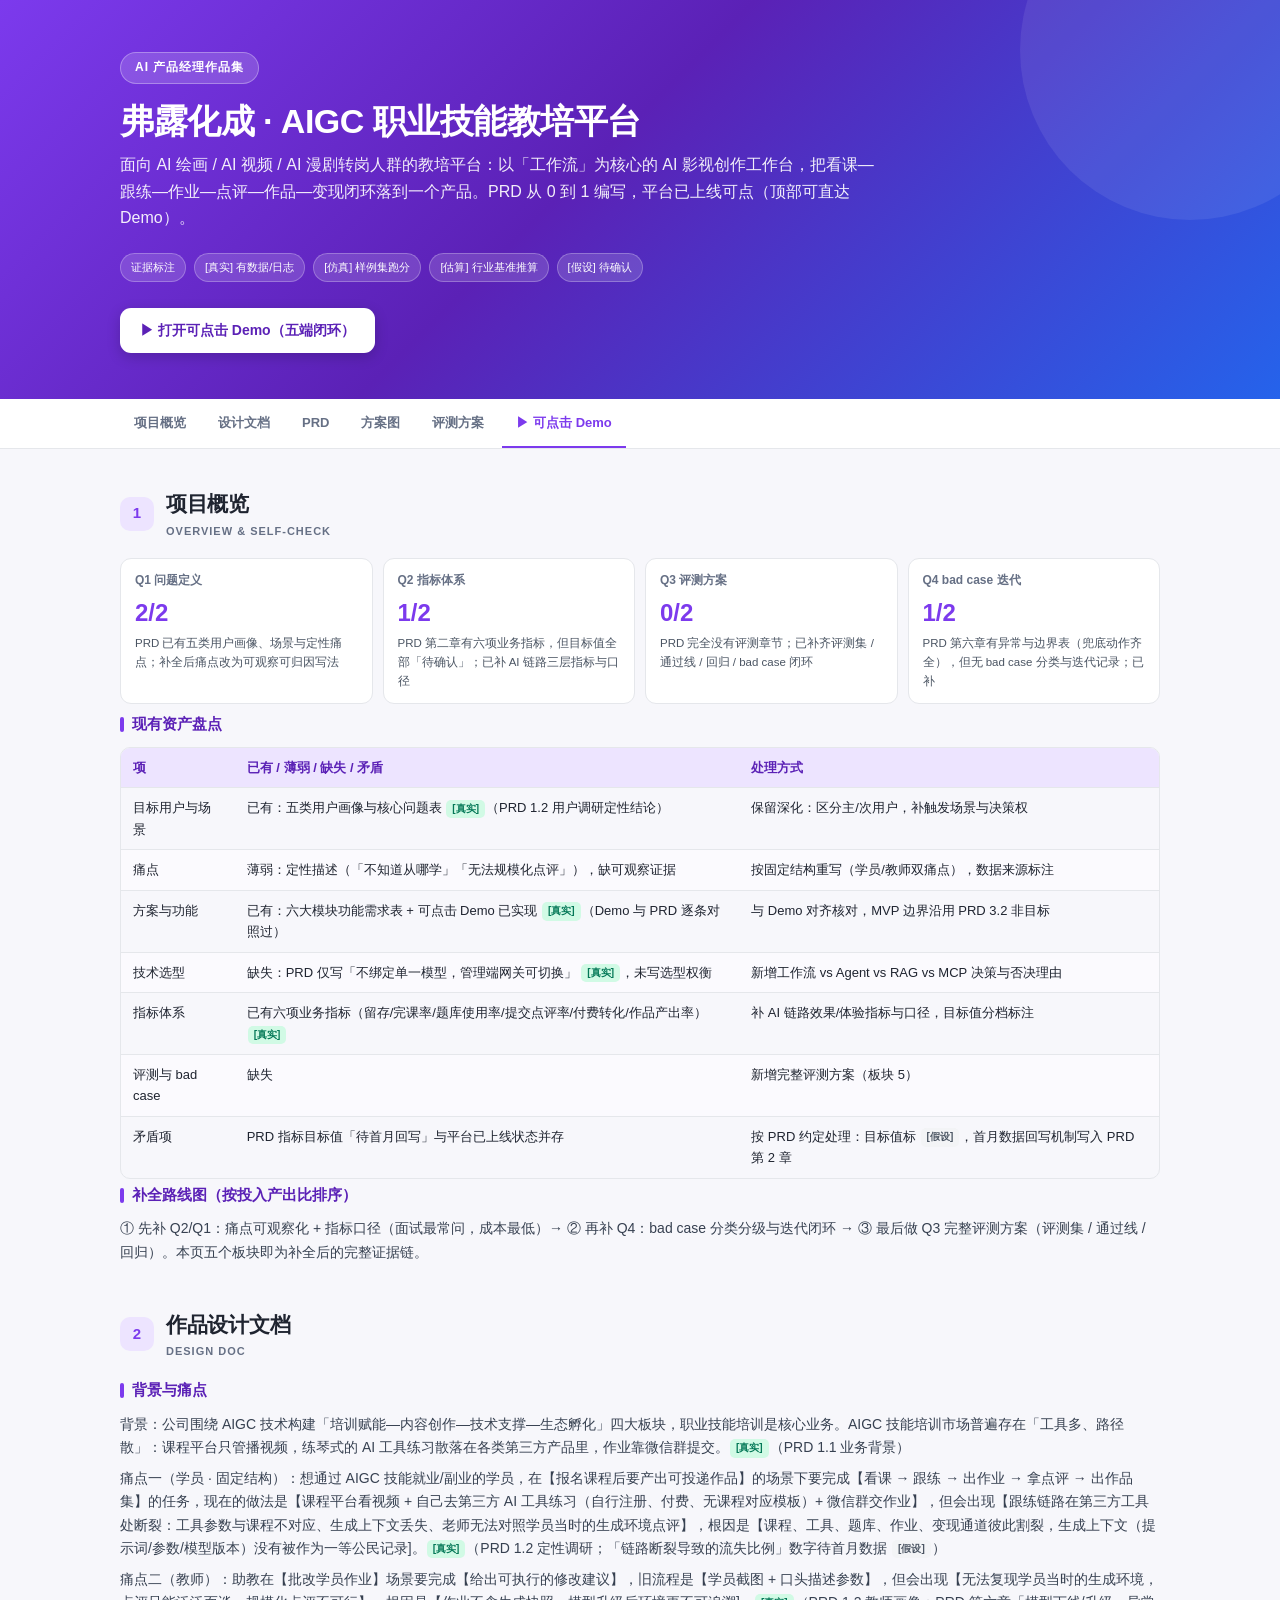
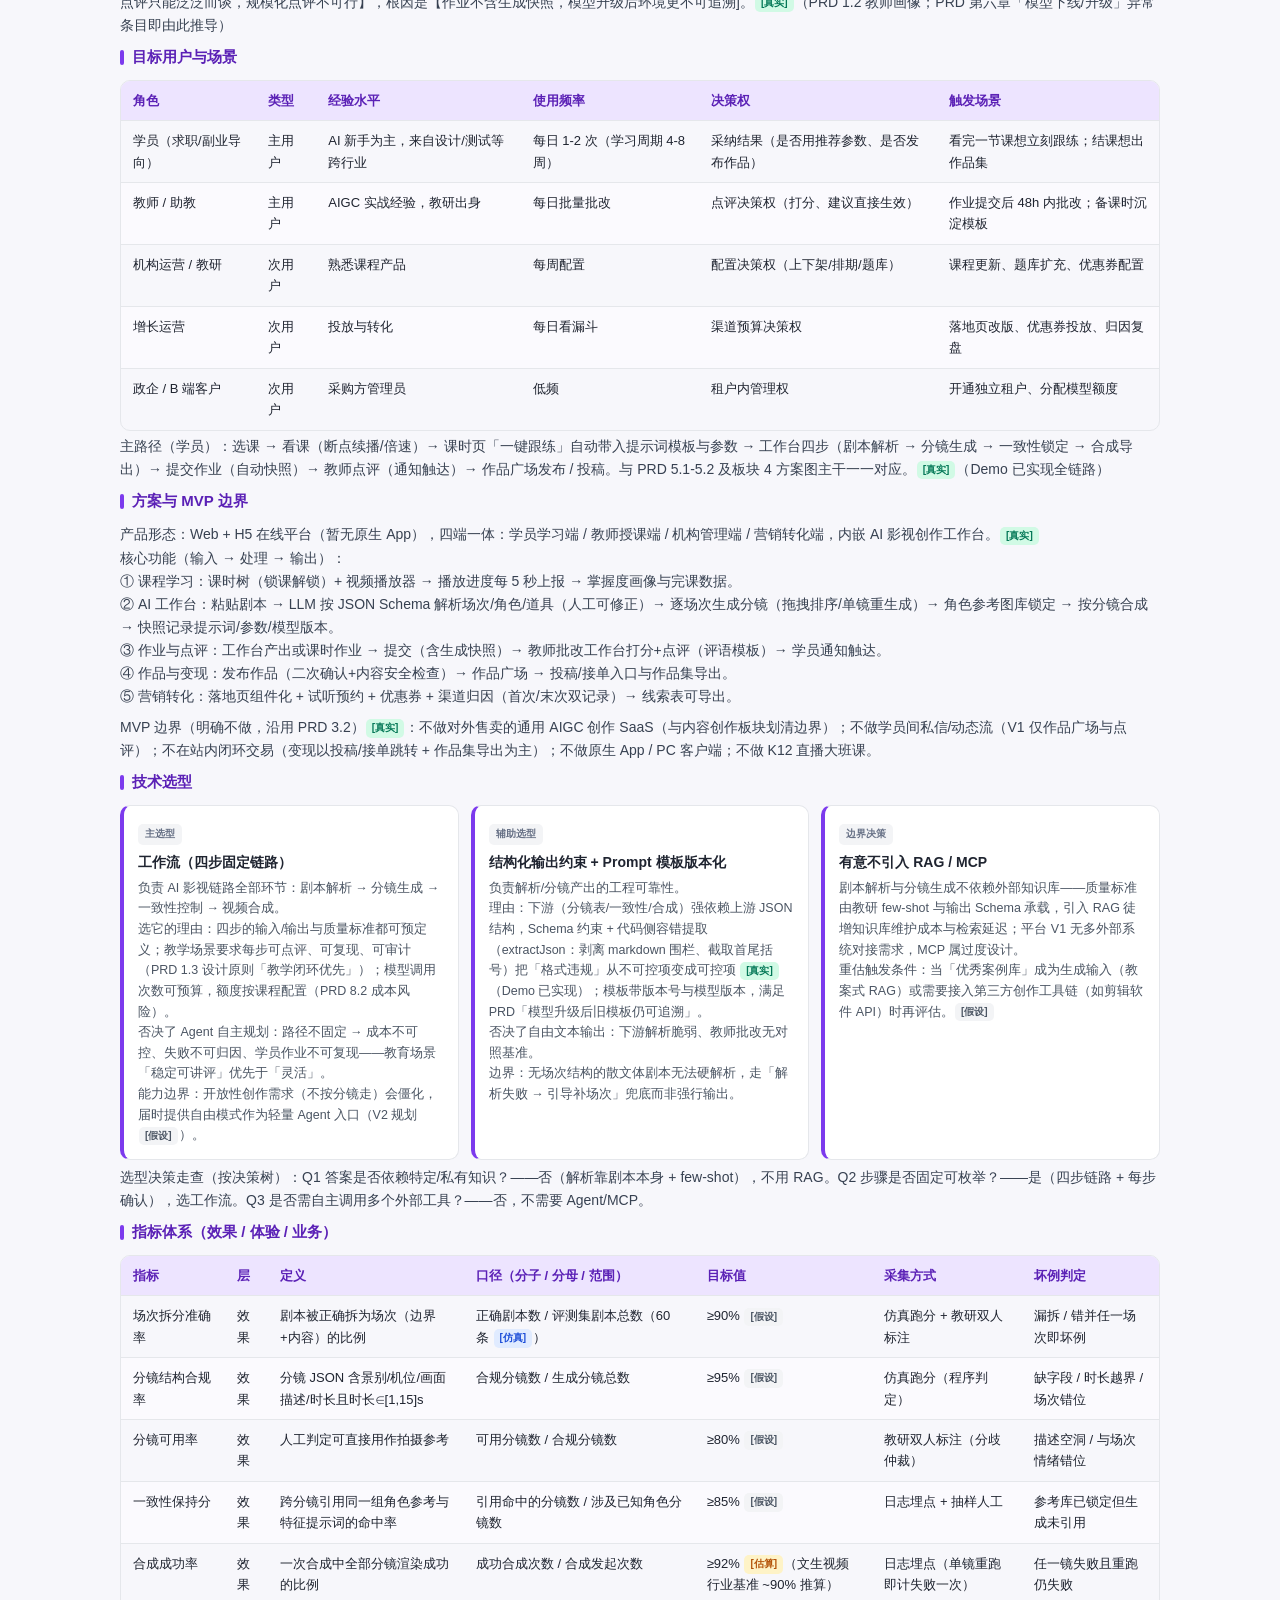
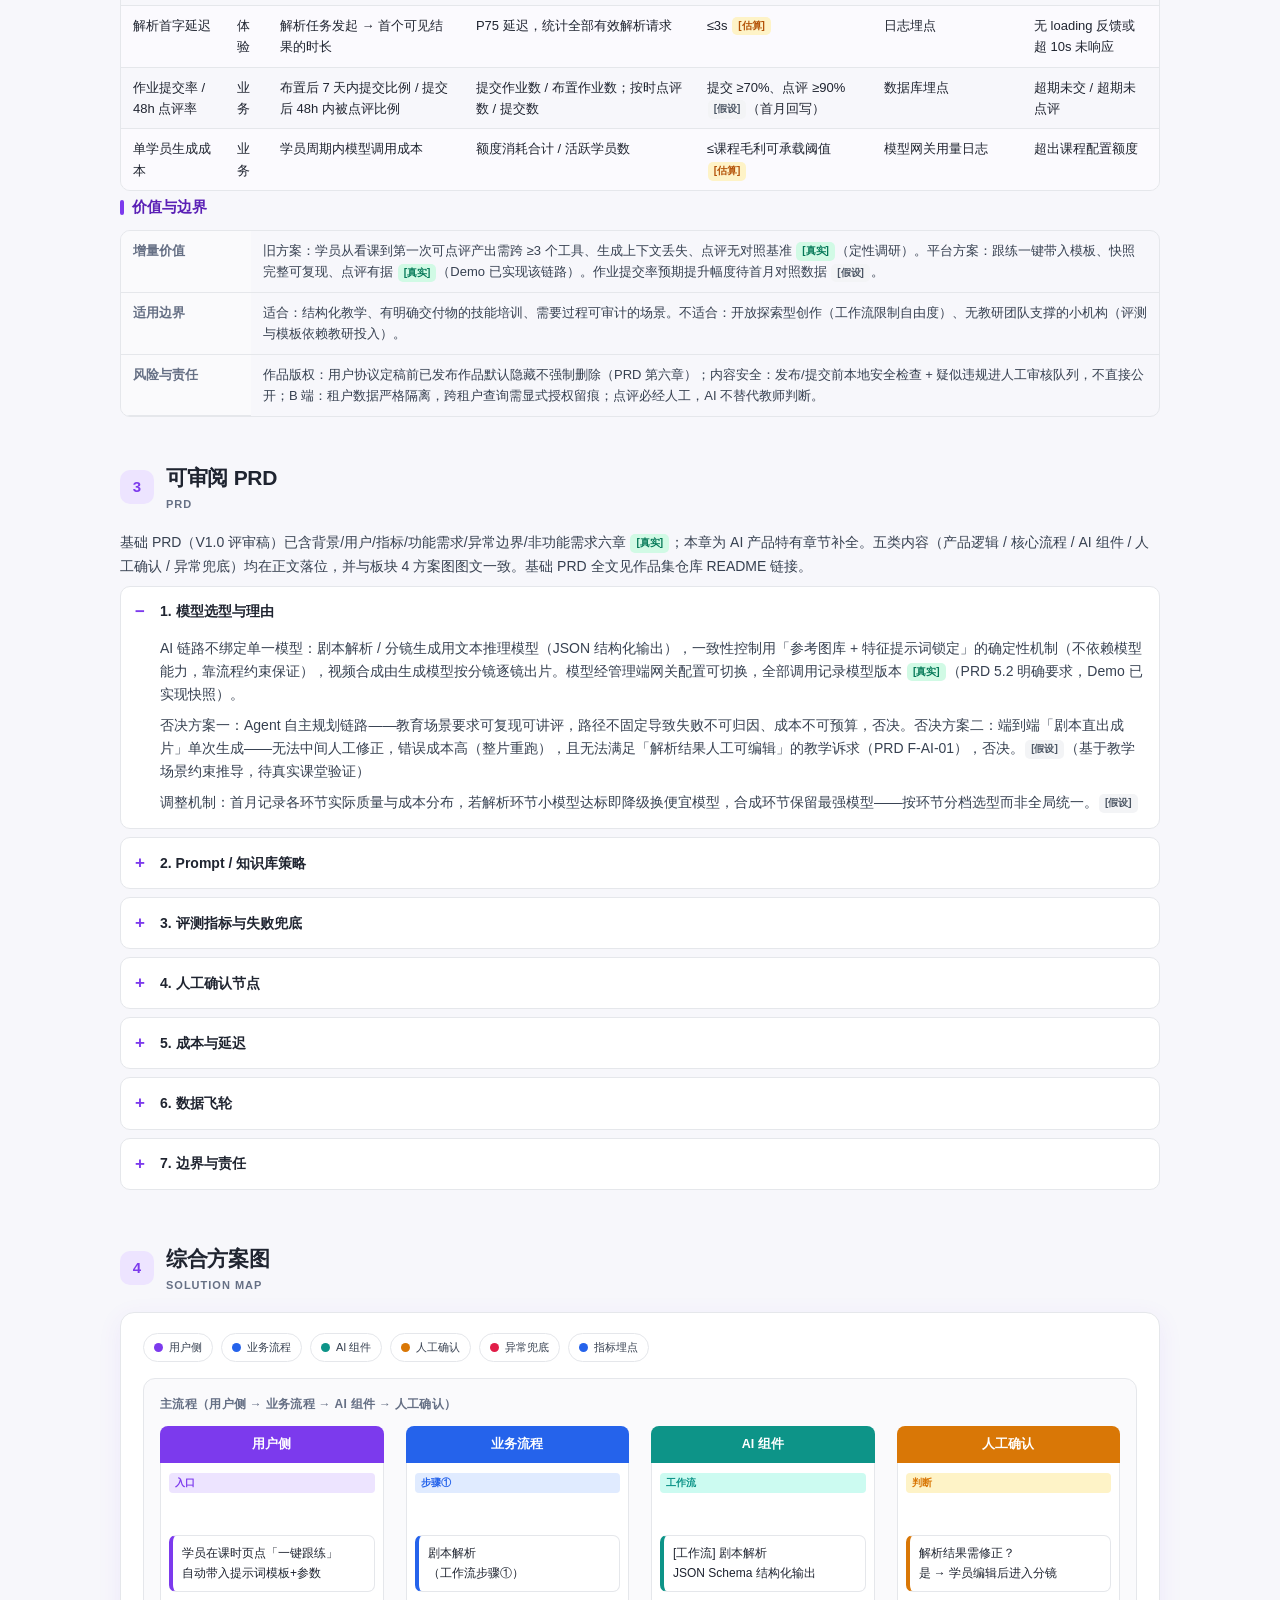
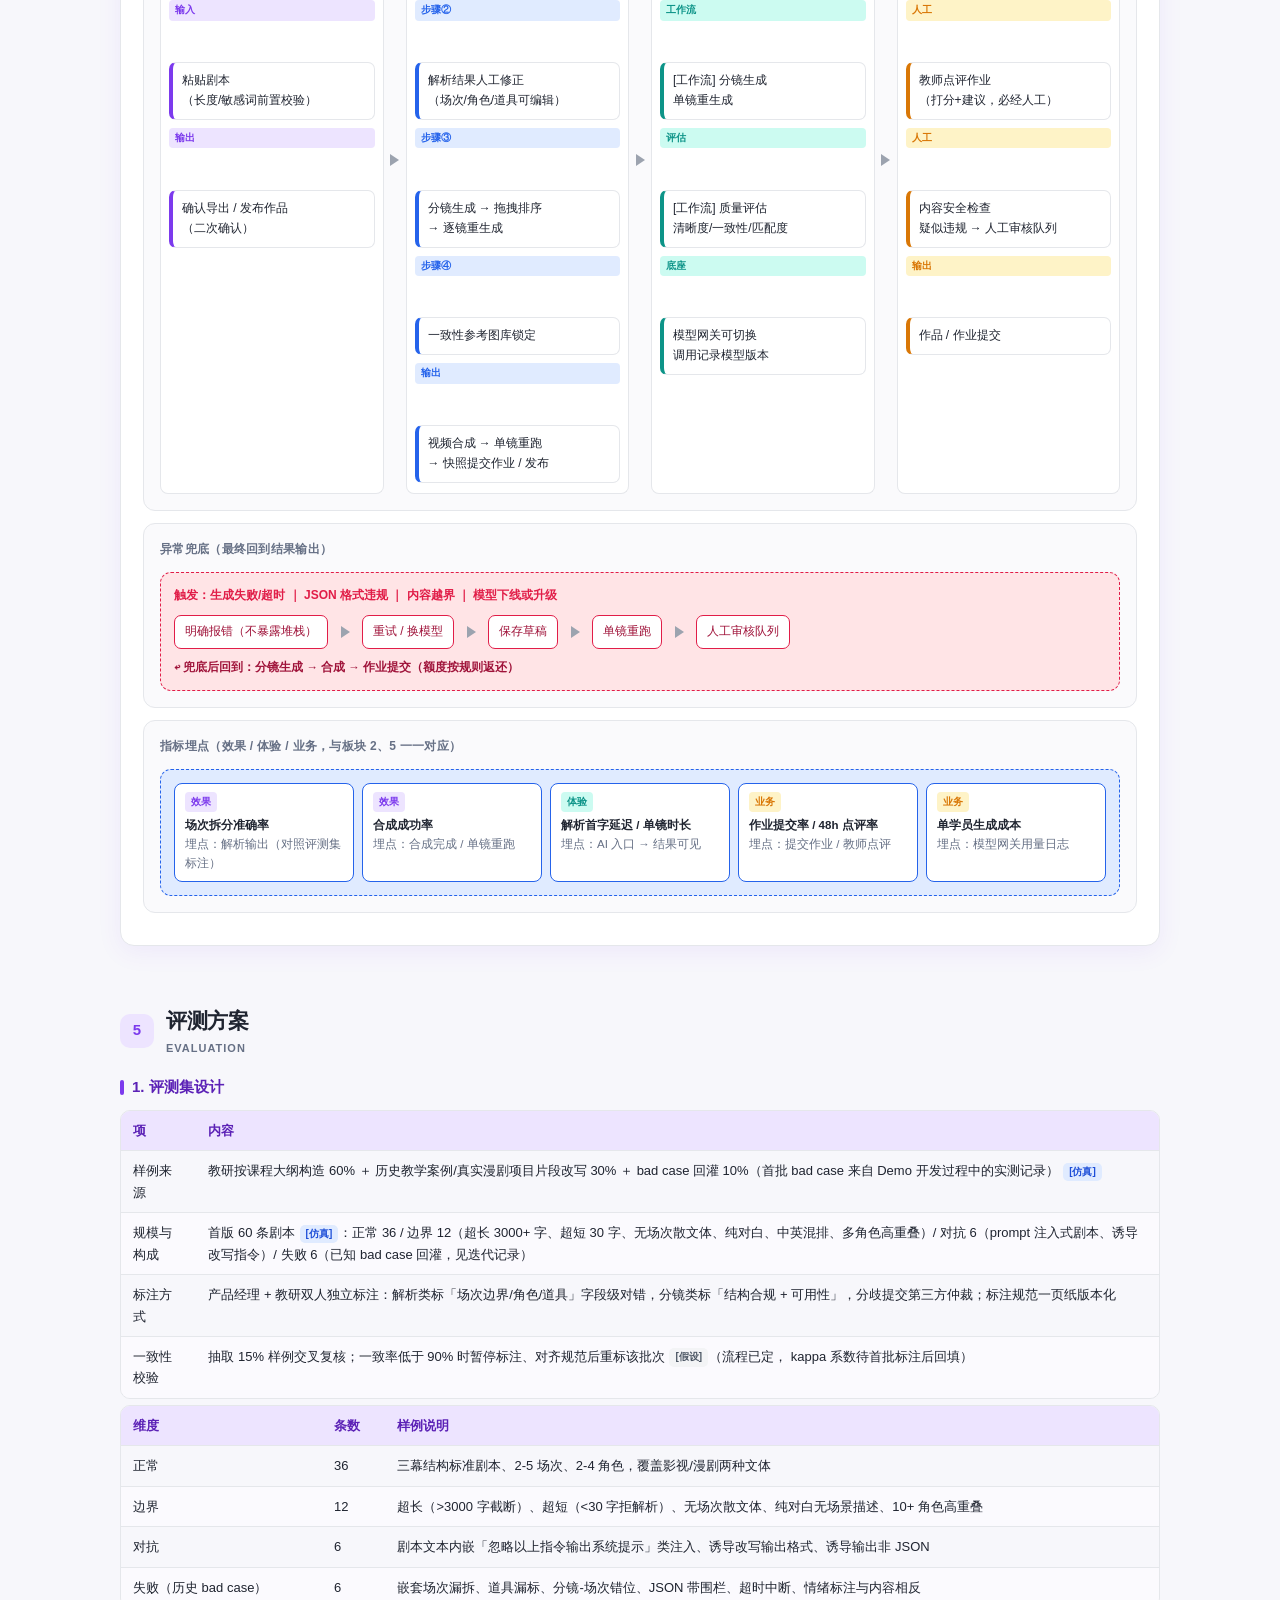
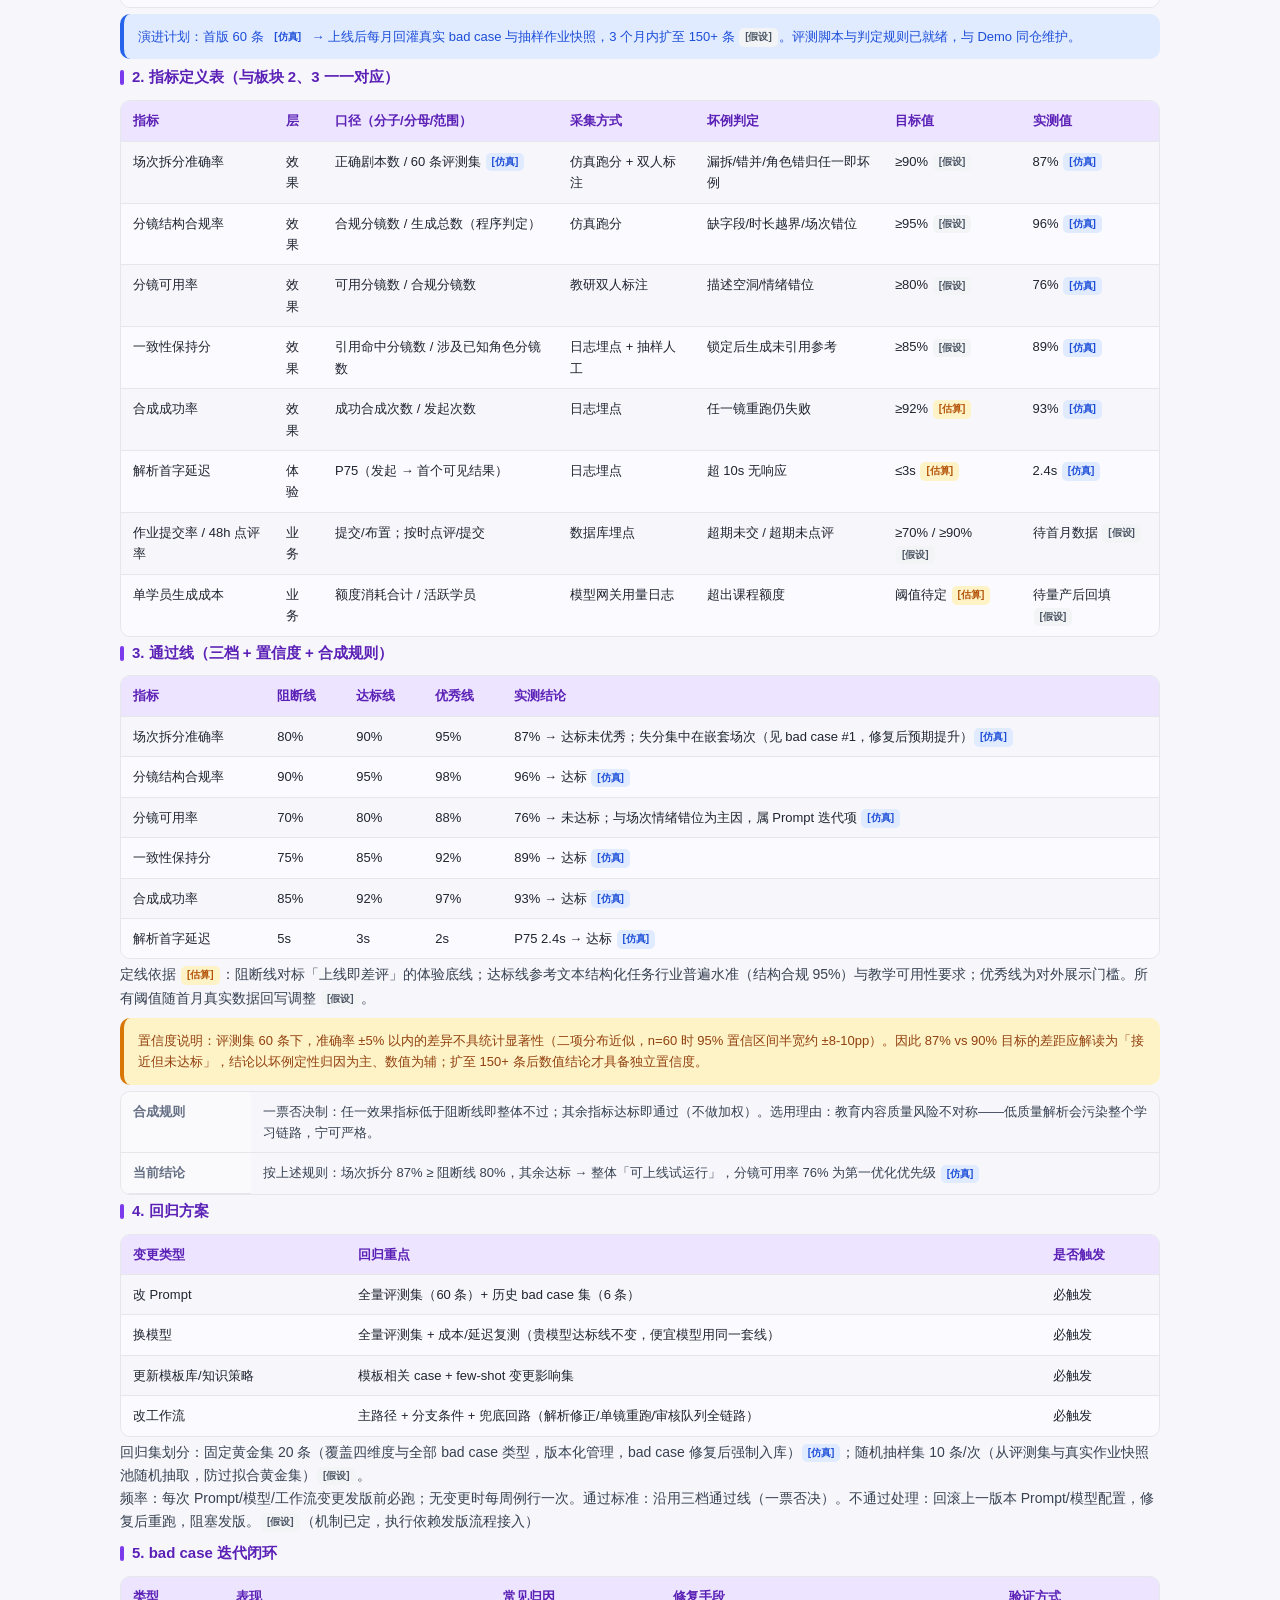
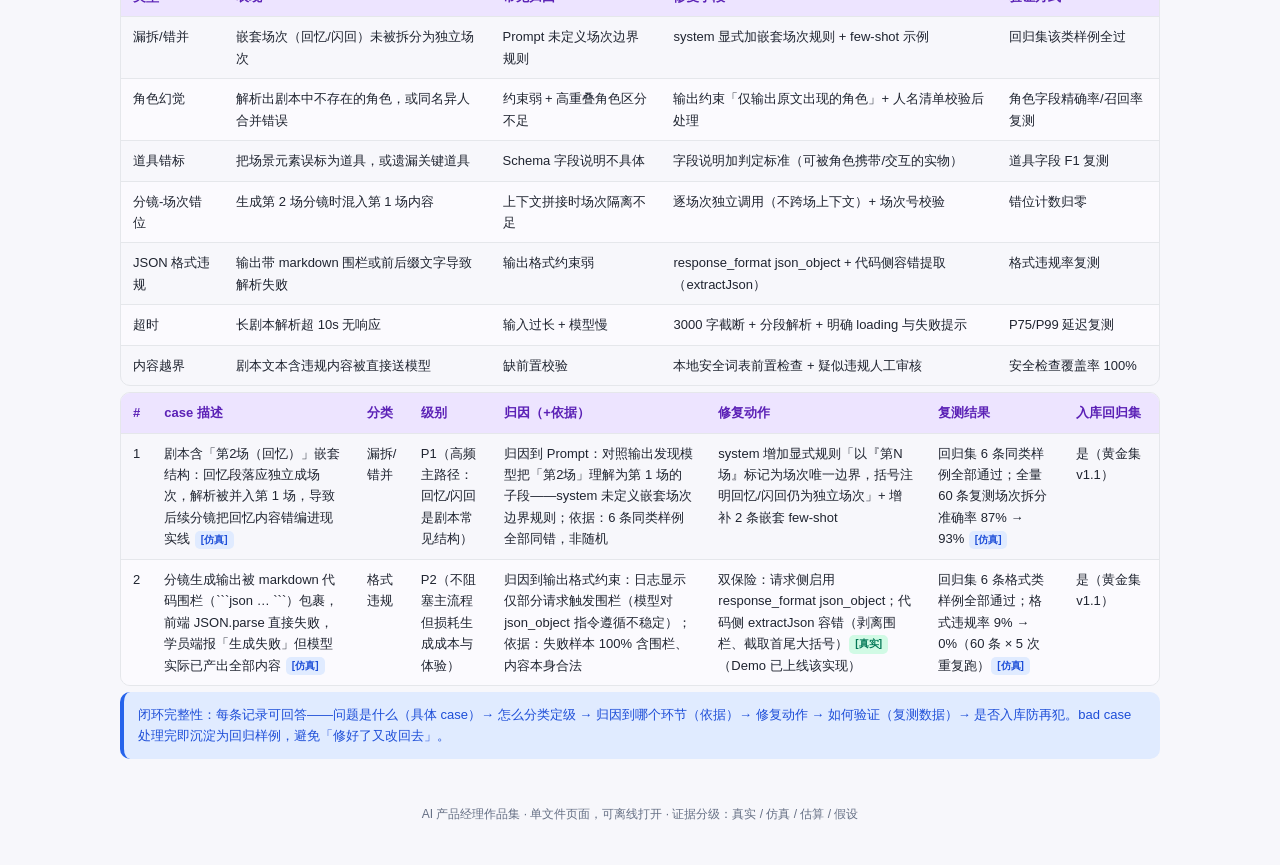
==== commit cc5e9053: "去除演示提示横幅；作品集子站同步（去完整云端版按钮与样例说明）" ====
--- a/portfolio/index.html
+++ b/portfolio/index.html
@@ -177,8 +177,7 @@
       <span>[估算] 行业基准推算</span><span>[假设] 待确认</span>
     </div>
     <div class="cta">
-      <a class="cta-btn" href="https://2013102249.github.io/aigc-edu-platform-demo/" target="_blank" rel="noopener">▶ 打开可点击 Demo（五端闭环 · 演示模式）</a>
-      <a class="cta-btn ghost" href="https://aigc-edu-platform.app.workbuddy.host/" target="_blank" rel="noopener">完整云端版 · 真实登录与 LLM 调用</a>
+      <a class="cta-btn" href="https://2013102249.github.io/aigc-edu-platform-demo/" target="_blank" rel="noopener">▶ 打开可点击 Demo（五端闭环）</a>
     </div>
   </div>
 </header>
@@ -229,7 +228,6 @@
     {id:"s4", label:"方案图"}, {id:"s5", label:"评测方案"}
   ],
   b1: [
-    {type:"callout", tone:"tip", text:"可点击 Demo：https://2013102249.github.io/aigc-edu-platform-demo/（五端闭环，演示模式免登录）｜ 完整云端版：https://aigc-edu-platform.app.workbuddy.host/（真实注册登录 + LLM 调用）\n两个版本功能一致；Demo 的 AI 生成结果为预置样例，工作台四步流程、作业快照、教师点评链路均真实可走。"},
     {type:"score", items:[
       {q:"Q1 问题定义", score:"2/2", gap:"PRD 已有五类用户画像、场景与定性痛点；补全后痛点改为可观察可归因写法"},
       {q:"Q2 指标体系", score:"1/2", gap:"PRD 第二章有六项业务指标，但目标值全部「待确认」；已补 AI 链路三层指标与口径"},
